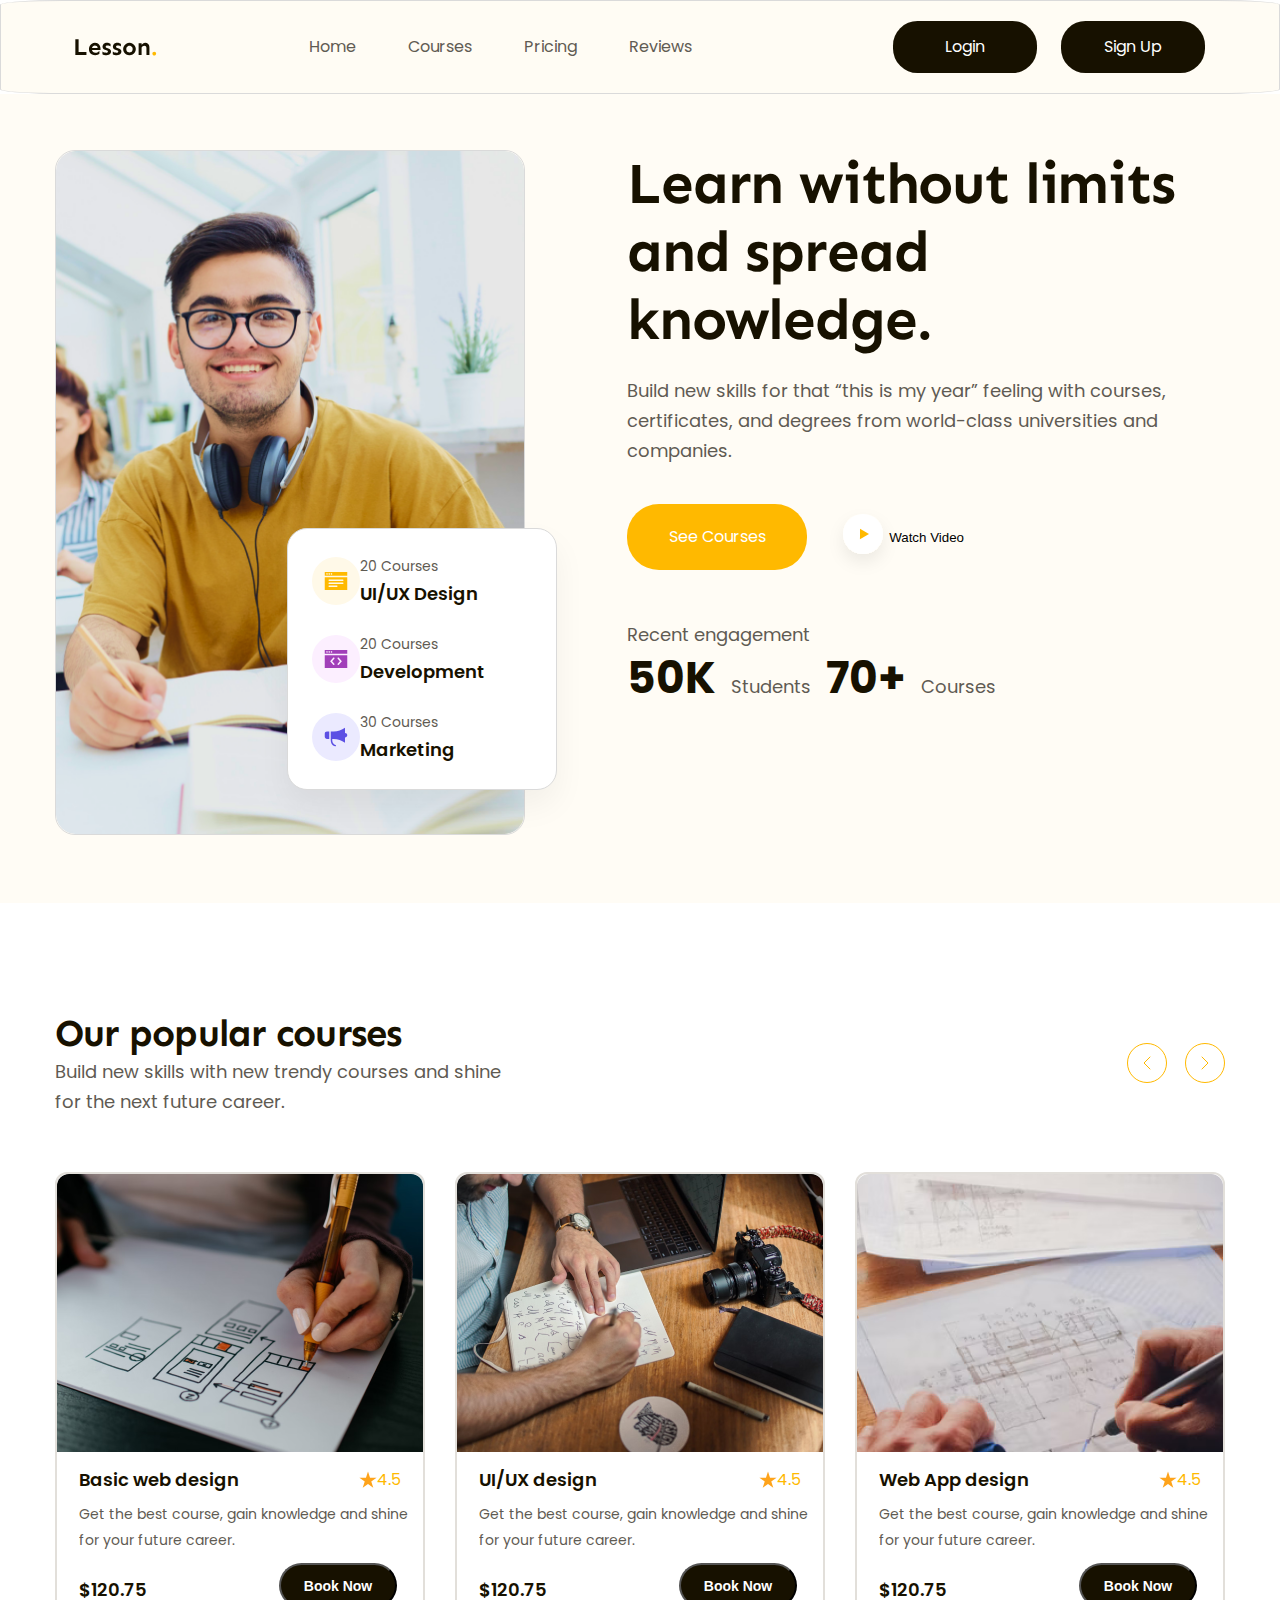
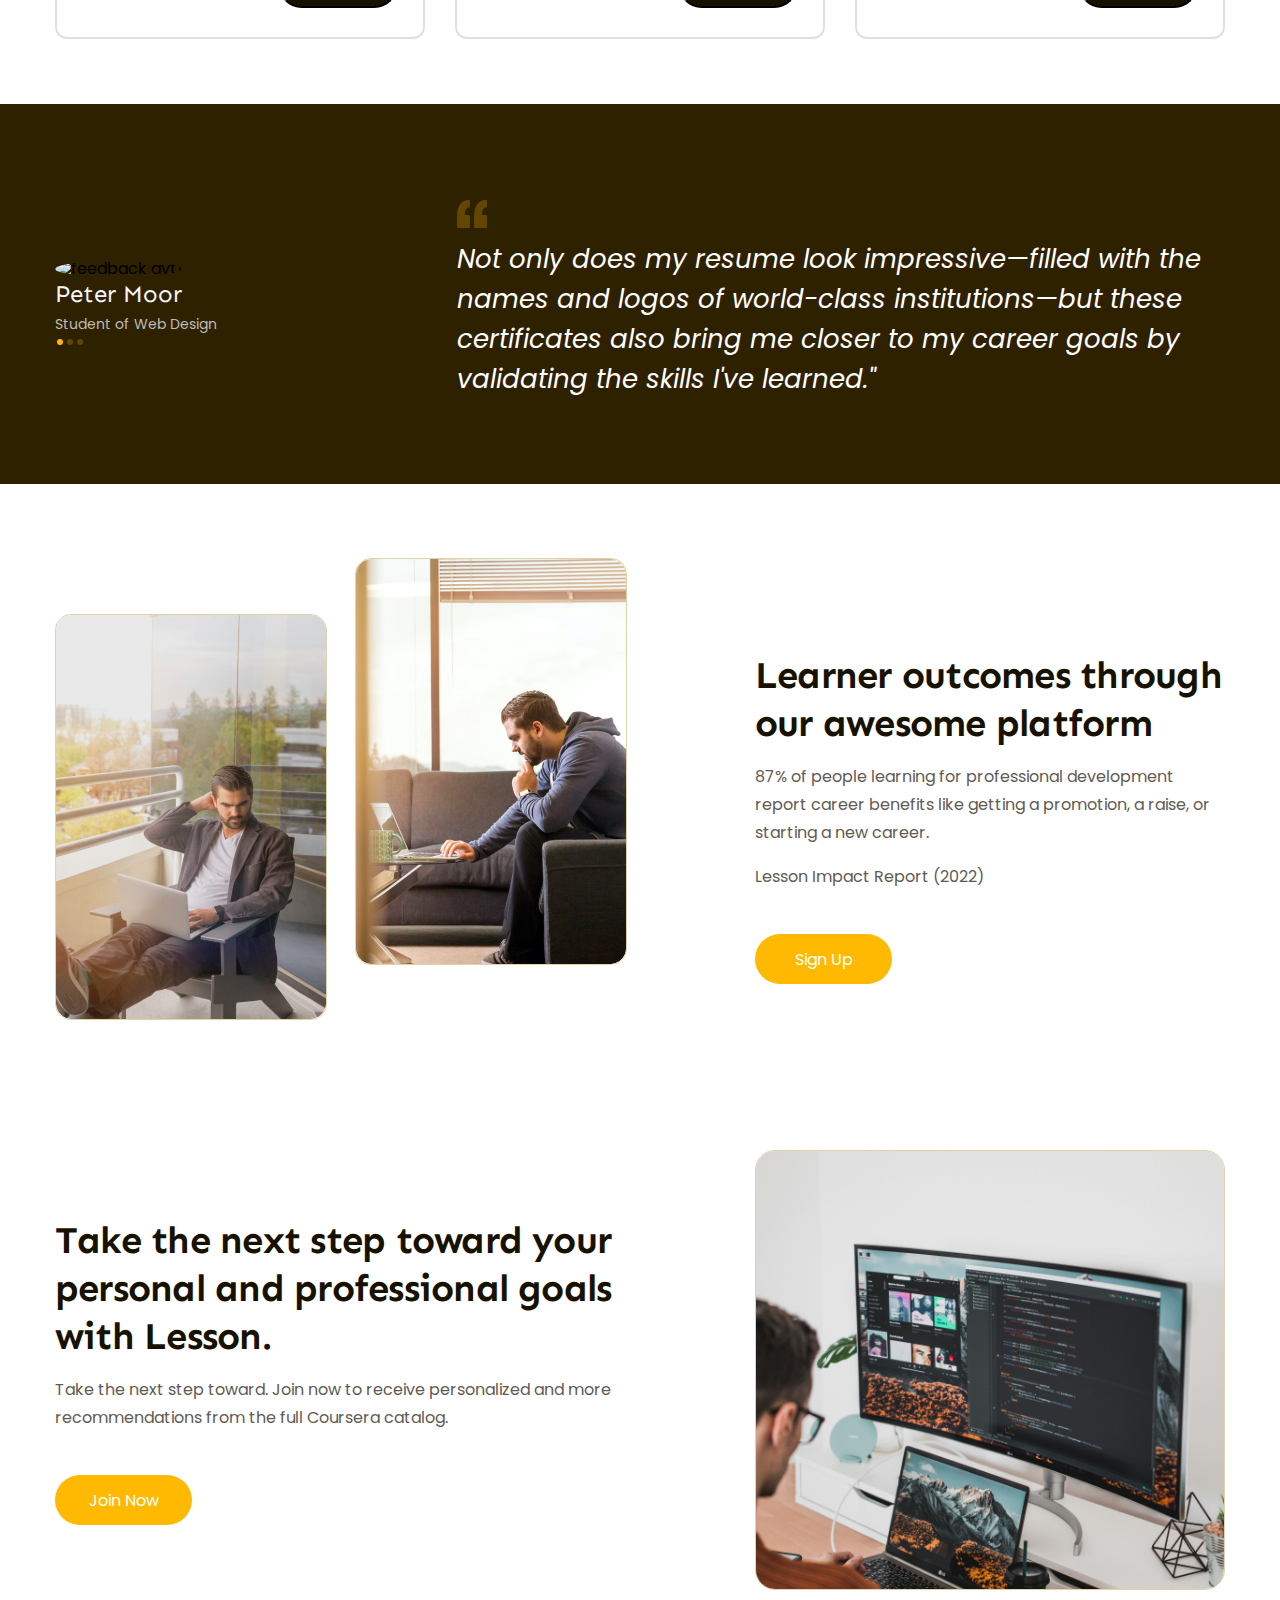
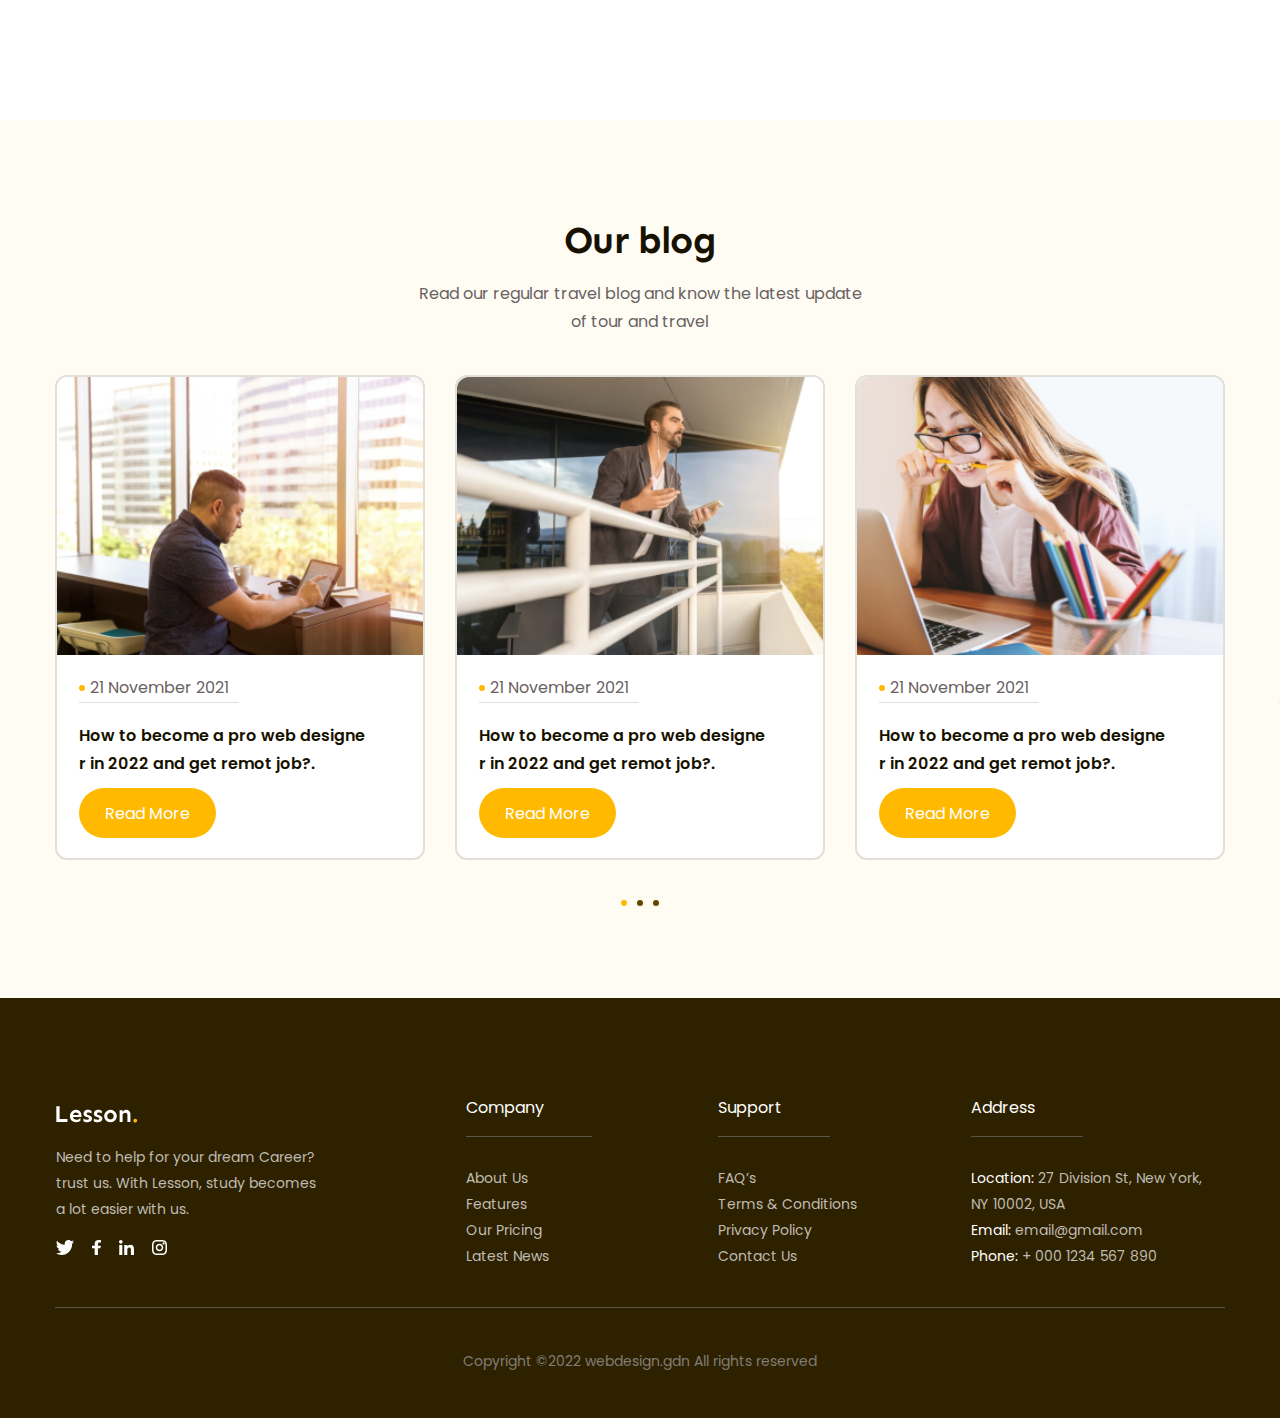
==== index.html @ 05e7508e "LandingPage Project 1" ====
<!DOCTYPE html>
<html lang="en">
  <head>
    <meta charset="UTF-8" />
    <meta name="viewport" content="width=device-width, initial-scale=1.0" />
    <link rel="stylesheet" href="./assets/css/reset.css" />
    <link rel="preconnect" href="https://fonts.googleapis.com" />
    <link rel="preconnect" href="https://fonts.gstatic.com" crossorigin />
    <link
      href="https://fonts.googleapis.com/css2?family=Poppins:ital,wght@0,100;0,200;0,300;0,400;0,500;0,600;0,700;0,800;0,900;1,100;1,200;1,300;1,400;1,500;1,600;1,700;1,800;1,900&family=Sen:wght@700&display=swap"
      rel="stylesheet"
    />
    <link rel="stylesheet" href="./assets/css/reset.css" />
    <link rel="stylesheet" href="./assets/css/style.css"/>
    <title>Lesson. Home Page</title>
  </head>
  <body>
    <!-- code phần header -->
    <header class="header fixed">
      <div class="main-content">
        <div class="body">
          <!-- logo -->
          <img src="./assets/img/logo.svg" alt="Lesson." class="logo" />
          <!-- nav -->
          <nav class="nav">
            <ul>
              <li><a href="/index.html">Home</a></li>
              <li><a href="#">Courses</a></li>
              <li><a href="#">Pricing</a></li>
              <li><a href="#">Reviews</a></li>
            </ul>
          </nav>
          <!-- btn action -->
          <div class="action">
            <a href="login.html" class="btn btn-login" target="_blank"> Login </a>
            <a href="signup.html" class="btn btn-signup" target="_blank"> Sign Up </a>
          </div>
        </div>
      </div>
    </header>
    <!-- code phần main -->
    <main class="main fixed">
      <div class="main">
        <!-- hero -->
        <div class="hero">
          <div class="main-content">
            <div class="body">
              <!-- hero left -->
              <div class="media-block">
                <img
                  src="./assets/img/hero.png"
                  alt="Learn without limits and spread knowledge."
                  class="img"
                />
                <div class="hero-summary">
                  <!-- item 1 -->
                  <div class="item">
                    <div class="icon icon1">
                      <img src="./assets/icon/Design.svg" alt="UI/UX Design" />
                    </div>
                    <div class="info">
                      <p class="label">20 Courses</p>
                      <p class="title">UI/UX Design</p>
                    </div>
                  </div>
                  <!-- item 2 -->
                  <div class="item">
                    <div class="icon icon2">
                      <img
                        src="./assets/icon/Development.svg"
                        alt="Development"
                      />
                    </div>
                    <div class="info">
                      <p class="label">20 Courses</p>
                      <p class="title">Development</p>
                    </div>
                  </div>
                  <!-- item 3 -->
                  <div class="item">
                    <div class="icon icon3">
                      <img src="./assets/icon/Marketing.svg" alt="Marketing" />
                    </div>
                    <div class="info">
                      <p class="label">30 Courses</p>
                      <p class="title">Marketing</p>
                    </div>
                  </div>
                </div>
              </div>
              <!-- hero right -->
              <div class="content-block">
                <h1 class="heading">
                  Learn without limits and spread knowledge.
                </h1>
                <p class="desc">
                  Build new skills for that “this is my year” feeling with
                  courses, certificates, and degrees from world-class
                  universities and companies.
                </p>
                <div class="cta-group">
                  <a href="#" class="btn hero-cta">See Courses</a>
                  <button class="watch-video">
                    <div class="icon icon-video">
                      <img
                        src="./assets/icon/WatchVideo.svg"
                        alt="WatchVideo"
                      />
                    </div>
                    <span>Watch Video</span>
                  </button>
                  </div>
                <p class="desc">
                    <p class="desc-recent">Recent engagement</p>
                    <p class="desc-stats"><strong>50K</strong> Students <strong>70+</strong> Courses</p>
                </p>
              </div>
            </div>
          </div>
        </div>
        <!-- popular -->
        <div class="popular">
            <div class="main-content">
                <!-- popular top -->
                <div class="popular-top">
                    <!-- popular top left -->
                    <div class="info">
                        <h2 class="heading-lv2">Our popular courses</h2>
                        <p class="desc">Build new skills with new trendy courses and shine for the next future career.</p>
                    </div>
                    <!-- popular top right -->
                    <div class="control">
                        <button class="control-btn">
                            <svg width="8" height="14" viewBox="0 0 8 14" fill="none" xmlns="http://www.w3.org/2000/svg">
                                <path d="M7 1L1 7L7 13" stroke="currentColor" stroke-linecap="round" stroke-linejoin="round"/>
                                </svg>
                        </button>
                        <button class="control-btn">
                            <svg width="8" height="14" viewBox="0 0 8 14" fill="none" xmlns="http://www.w3.org/2000/svg">
                                <path d="M1 1L7 7L1 13" stroke="currentColor" stroke-linecap="round" stroke-linejoin="round"/>
                                </svg>
                        </button>
                    </div>
                </div>
                <!-- courses -->
                <div class="course-list">
                    <!-- course 1 -->
                    <div class="course-item">
                        <a href="#" class="course-item-Basicwebdesign"><img src="./assets/img/popular-basicwebdesign.png" alt="basicwebdesign" class="thumb"></a>
                        <div class="info">
                            <div class="head">
                                <a href="#" class="line-clamp break-all">
                                    <h3 class="title">Basic web design</h3>
                                </a>
                                <div class="rating">
                                    <img src="./assets/icon/Star.svg" alt="star" class="star">
                                    <span class="value">4.5</span>
                                </div>
                            </div>
                            <div class="desc line-clamp line-2 break-all">
                                <p>Get the best course, gain knowledge and shine for your future career.</p>
                            </div>
                            <div class="foot">
                                <span class="price">$120.75</span>
                                <button class="btn">Book Now</button>
                            </div>
                        </div>
                    </div>
                    <!-- course 2 -->
                    <div class="course-item">
                        <a href="#"class="course-item-UIUXdesign"><img src="./assets/img/popular-uxuidesign.png" alt="" class="thumb"></a>
                        <div class="info">
                            <div class="head">
                                <a href="#" class="line-clamp break-all">
                                    <h3 class="title">UI/UX design</h3>
                                </a>
                                <div class="rating">
                                    <img src="./assets/icon/Star.svg" alt="star" class="star">
                                    <span class="value">4.5</span>
                                </div>
                            </div>
                            <div class="desc line-clamp line-2  break-all">
                                <p>Get the best course, gain knowledge and shine for your future career.</p>
                            </div>
                            <div class="foot">
                                <span class="price">$120.75</span>
                                <button class="btn">Book Now</button>
                            </div>
                        </div>
                    </div>
                    <!-- course 3 -->
                    <div class="course-item">
                        <a href="#" class="course-item-WebAppdesign"><img src="./assets/img/popular-webappdesign.png" alt="" class="thumb"></a>
                        <div class="info">
                            <div class="head">
                                <a href="#" class="line-clamp break-all">
                                    <h3 class="title">Web App design</h3>
                                </a>
                                <div class="rating">
                                    <img src="./assets/icon/Star.svg" alt="star" class="star">
                                    <span class="value">4.5</span>
                                </div>
                            </div>
                            <div class="desc line-clamp line-2  break-all">
                                <p>Get the best course, gain knowledge and shine for your future career.</p>
                            </div>
                            <div class="foot">
                                <span class="price">$120.75</span>
                                <button class="btn">Book Now</button>
                            </div>
                        </div>
                    </div>
                </div>
            </div>
        </div>
        <!-- feedback -->
        <div class="feedback">
            <div class="main-content">
                <div class="feedback-list">
                    <!-- item 1 -->
                    <div class="feedback-item">
                        <!-- feedback left -->
                        <div class="info">
                            <img src="./assets/img/feedback-avt1.jpg" alt="feedback avt1" class="avatar">
                            <h3 class="name">Peter Moor</h3>
                            <p class="desc">Student of Web Design</p>
                            <div class="dots">
                                <div class="dot active"></div>
                                <div class="dot "></div>
                                <div class="dot"></div>
                            </div>
                        </div>
                        <!-- feedback right-->
                        <div class="content">
                            <img src="./assets/img/Open-quotes.svg" alt="open quotes" class="open-quotes">
                            <blockquote>Not only does my resume look impressive—filled with the names and logos of world-class institutions—but these certificates also bring me closer to my career goals by validating the skills I've learned." </blockquote>
                        </div>
                    
                    </div>
                    <!-- item 2 -->
                    <div class="feedback-item">
                      <!-- feedback left -->
                      <div class="info">
                          <img src="./assets/img/feedback-avt2.jpg" alt="feedback avt2" class="avatar">
                          <h3 class="name">Lisa</h3>
                          <p class="desc">Student of UI/UX Design</p>
                          <div class="dots">
                              <div class="dot"></div>
                              <div class="dot active"></div>
                              <div class="dot"></div>
                          </div>
                      </div>
                      <!-- feedback right-->
                      <div class="content">
                          <img src="./assets/img/Open-quotes.svg" alt="open quotes" class="open-quotes">
                          <blockquote>Not only does my resume look impressive—filled with the names and logos of world-class institutions—but these certificates also bring me closer to my career goals by validating the skills I've learned." </blockquote>
                      </div>
                  
                  </div>
                  <!-- item 3 -->
                  <div class="feedback-item">
                    <!-- feedback left -->
                    <div class="info">
                        <img src="./assets/img/feedback-avt3.jpg" alt="feedback avt3" class="avatar">
                        <h3 class="name">Henry</h3>
                        <p class="desc">Student of Web Design</p>
                        <div class="dots">
                            <div class="dot"></div>
                            <div class="dot"></div>
                            <div class="dot active"></div>
                        </div>
                    </div>
                    <!-- feedback right-->
                    <div class="content">
                        <img src="./assets/img/Open-quotes.svg" alt="open quotes" class="open-quotes">
                        <blockquote>Not only does my resume look impressive—filled with the names and logos of world-class institutions—but these certificates also bring me closer to my career goals by validating the skills I've learned." </blockquote>
                    </div>
                
                </div>
              </div>
            </div>
        </div>
        <!-- feature 1 -->
        <div class="features">
          <div class="main-content">
            <div class="body">
              <div class="images">
                <img src="./assets/img/Featureimg1-1.png" alt="Featureimg1" class="featimg img1">
                <img src="./assets/img/Featureimg1-2.png" alt="Featureimg2" class="featimg img2">
              </div>
              <div class="content">
                <h2 class="heading-lv2">Learner outcomes through our awesome platform</h2>
                <p class="desc">87% of people learning for professional development report career benefits like getting a promotion, a raise, or starting a new career.</p>
                <p class="desc">Lesson Impact Report (2022)</p>
                <a href="#" class="btn cta-btn">Sign Up</a>
              </div>
            </div>
        
          </div>
        </div>
        <!-- feature 2 -->
        <div class="features features-2nd">
          <div class="main-content">
            <div class="body">
              <div class="images">
                <img src="./assets/img/feature2.jpg" alt="Featureimg1" class="featimg2 img">
              </div>
              <div class="content">
                <h2 class="heading-lv2">Take the next step toward your personal and professional goals with Lesson.</h2>
                <p class="desc">Take the next step toward. Join now to receive personalized  and more recommendations from the full Coursera catalog.</p>
                <a href="#" class="btn cta-btn">Join Now</a>
              </div>
            </div>
        
          </div>
        </div>
        <!-- blog -->
        <div class="blogs">
          <div class="main-content">
            <!-- blog head -->
            <div class="blogtop">
              <h2 class="heading-lv2">Our blog</h2>
              <p class="desc top">Read our regular travel blog and know the latest update of tour and travel</p>
            </div>
            <!-- blog items -->
            <div class="body">
              <div class="blog-list">
              <!-- blog 1 -->
              <div class="blog-item">
                  <a href="#" class="course-item-Basicwebdesign"><img src="./assets/img/Blog-1.png" alt="Blog-1" class="thumb"></a>
                  <div class="info">
                      <div class="head">
                        <div class="datetime">
                          <div class="linedot">
                            <img src="./assets/img/blogs-linedot.svg" alt="linedot" class="linedot">
                          </div>
                        <p class="date">21 November 2021</p>
                      </div>
                      <img src="./assets/img/underlined.svg" alt="inderline" class="inderline">
                        </div>
                      <div class="desc line-clamp line-2 break-all desc2">
                          <p class="desc">How to become a pro web designer in 2022 and get remot job?.</p>
                      </div>
                      <a href="#" class="btn cta-btn">Read More</a>
                  </div>
              </div>

              <!-- blog 2 -->
              <div class="blog-item">
                <a href="#" class="course-item-Basicwebdesign"><img src="./assets/img/Blog-2.png" alt="Blog-1" class="thumb"></a>
                <div class="info">
                  <div class="head">
                    <div class="datetime">
                      <div class="linedot">
                        <img src="./assets/img/blogs-linedot.svg" alt="linedot" class="linedot">
                      </div>
                    <p class="date">21 November 2021</p>
                  </div>
                  <img src="./assets/img/underlined.svg" alt="inderline" class="inderline">
                    </div>
                  <div class="desc line-clamp line-2 break-all desc2">
                      <p class="desc">How to become a pro web designer in 2022 and get remot job?.</p>
                  </div>
                  <a href="#" class="btn cta-btn">Read More</a>
              </div>
            </div>

            <!-- blog 3 -->
            <div class="blog-item">
              <a href="#" class="course-item-Basicwebdesign"><img src="./assets/img/Blog-3.png" alt="Blog-1" class="thumb"></a>
              <div class="info">
                <div class="head">
                  <div class="datetime">
                    <div class="linedot">
                      <img src="./assets/img/blogs-linedot.svg" alt="linedot" class="linedot">
                    </div>
                  <p class="date">21 November 2021</p>
                </div>
                <img src="./assets/img/underlined.svg" alt="inderline" class="inderline">
                  </div>
                <div class="desc line-clamp line-2 break-all desc2">
                    <p class="desc">How to become a pro web designer in 2022 and get remot job?.</p>
                </div>
                <a href="#" class="btn cta-btn">Read More</a>
            </div>
          </div>

          <!-- blog 4 -->
          <div class="blog-item">
            <a href="#" class="course-item-Basicwebdesign"><img src="./assets/img/Blog-3.png" alt="Blog-1" class="thumb"></a>
            <div class="info">
              <div class="head">
                <div class="datetime">
                  <div class="linedot">
                    <img src="./assets/img/blogs-linedot.svg" alt="linedot" class="linedot">
                  </div>
                <p class="date">21 November 2021</p>
              </div>
              <img src="./assets/img/underlined.svg" alt="inderline" class="inderline">
                </div>
              <div class="desc line-clamp line-2 break-all desc2">
                  <p class="desc">How to become a pro web designer in 2022 and get remot job?.</p>
              </div>
              <a href="#" class="btn cta-btn">Read More</a>
          </div>
        </div>

        <!-- blog 5 -->
        <div class="blog-item">
          <a href="#" class="course-item-Basicwebdesign"><img src="./assets/img/Blog-3.png" alt="Blog-1" class="thumb"></a>
          <div class="info">
            <div class="head">
              <div class="datetime">
                <div class="linedot">
                  <img src="./assets/img/blogs-linedot.svg" alt="linedot" class="linedot">
                </div>
              <p class="date">21 November 2021</p>
            </div>
            <img src="./assets/img/underlined.svg" alt="inderline" class="inderline">
              </div>
            <div class="desc line-clamp line-2 break-all desc2">
                <p class="desc">How to become a pro web designer in 2022 and get remot job?.</p>
            </div>
            <a href="#" class="btn cta-btn">Read More</a>
        </div>
      </div>

      <!-- blog 6 -->
      <div class="blog-item">
        <a href="#" class="course-item-Basicwebdesign"><img src="./assets/img/Blog-3.png" alt="Blog-1" class="thumb"></a>
        <div class="info">
          <div class="head">
            <div class="datetime">
              <div class="linedot">
                <img src="./assets/img/blogs-linedot.svg" alt="linedot" class="linedot">
              </div>
            <p class="date">21 November 2021</p>
          </div>
          <img src="./assets/img/underlined.svg" alt="inderline" class="inderline">
            </div>
          <div class="desc line-clamp line-2 break-all desc2">
              <p class="desc">How to become a pro web designer in 2022 and get remot job?.</p>
          </div>
          <a href="#" class="btn cta-btn">Read More</a>
      </div>
    </div>

    <!-- blog 7 -->
    <div class="blog-item">
      <a href="#" class="course-item-Basicwebdesign"><img src="./assets/img/Blog-3.png" alt="Blog-1" class="thumb"></a>
      <div class="info">
        <div class="head">
          <div class="datetime">
            <div class="linedot">
              <img src="./assets/img/blogs-linedot.svg" alt="linedot" class="linedot">
            </div>
          <p class="date">21 November 2021</p>
        </div>
        <img src="./assets/img/underlined.svg" alt="inderline" class="inderline">
          </div>
        <div class="desc line-clamp line-2 break-all desc2">
            <p class="desc">How to become a pro web designer in 2022 and get remot job?.</p>
        </div>
        <a href="#" class="btn cta-btn">Read More</a>
    </div>
  </div>

  <!-- blog 8 -->
  <div class="blog-item">
    <a href="#" class="course-item-Basicwebdesign"><img src="./assets/img/Blog-3.png" alt="Blog-1" class="thumb"></a>
    <div class="info">
      <div class="head">
        <div class="datetime">
          <div class="linedot">
            <img src="./assets/img/blogs-linedot.svg" alt="linedot" class="linedot">
          </div>
        <p class="date">21 November 2021</p>
      </div>
      <img src="./assets/img/underlined.svg" alt="inderline" class="inderline">
        </div>
      <div class="desc line-clamp line-2 break-all desc2">
          <p class="desc">How to become a pro web designer in 2022 and get remot job?.</p>
      </div>
      <a href="#" class="btn cta-btn">Read More</a>
  </div>
</div>

<!-- blog 9 -->
            <div class="blog-item">
              <a href="#" class="course-item-Basicwebdesign"><img src="./assets/img/Blog-3.png" alt="Blog-1" class="thumb"></a>
              <div class="info">
                <div class="head">
                  <div class="datetime">
                    <div class="linedot">
                      <img src="./assets/img/blogs-linedot.svg" alt="linedot" class="linedot">
                    </div>
                  <p class="date">21 November 2021</p>
                </div>
                <img src="./assets/img/underlined.svg" alt="inderline" class="inderline">
                  </div>
                <div class="desc line-clamp line-2 break-all desc2">
                    <p class="desc">How to become a pro web designer in 2022 and get remot job?.</p>
                </div>
                <a href="#" class="btn cta-btn">Read More</a>
            </div>
          </div>

          <!-- blog 10 -->
          <div class="blog-item">
            <a href="#" class="course-item-Basicwebdesign"><img src="./assets/img/Blog-3.png" alt="Blog-1" class="thumb"></a>
            <div class="info">
              <div class="head">
                <div class="datetime">
                  <div class="linedot">
                    <img src="./assets/img/blogs-linedot.svg" alt="linedot" class="linedot">
                  </div>
                <p class="date">21 November 2021</p>
              </div>
              <img src="./assets/img/underlined.svg" alt="inderline" class="inderline">
                </div>
              <div class="desc line-clamp line-2 break-all desc2">
                  <p class="desc">How to become a pro web designer in 2022 and get remot job?.</p>
              </div>
              <a href="#" class="btn cta-btn">Read More</a>
          </div>
        </div>
        </div>
            </div>
            <!-- blog foot -->
            <div class="foot">
                    <div class="dots">
                    <div class="dot active"></div>
                    <div class="dot "></div>
                    <div class="dot"></div>
                  </div>
            </div>
          </div>
        </div>

    </main>
    <!-- code phần footer -->
    <footer class="footer">
      <div class="main-content">
        <div class="row">
          <!-- colum 1 -->
          <div class="column">
            <img src="./assets/icon/Logo_in.svg" alt="Lesson." class="logo">
            <p class="desc">Need to help for your dream Career? trust us. With Lesson, study becomes a lot easier with us.</p>
            <div class="socials">
              <a href="#">
                <img src="./assets/icon/twitter.svg" alt="twitter" class="icon">
              </a>
              <a href="#">
                <img src="./assets/icon/facebook.svg" alt="facebook" class="icon">
              </a>
              <a href="#">
                <img src="./assets/icon/linked_in.svg" alt="linked_in" class="icon">
              </a>
              <a href="#">
                <img src="./assets/icon/instagram.svg" alt="instagram" class="icon">
              </a>
            </div>
          </div>
          <!-- colum 2 -->
          <div class="column">
                      <h3 class="tilte">Company</h3>
                        <ul class="list">
                          <li>
                            <a href="#">About Us</a>
                          </li>
                          <li>
                            <a href="#">Features</a>
                          </li>
                          <li>
                            <a href="#">Our Pricing</a>
                          </li>
                          <li>
                            <a href="#">Latest News</a>
                          </li>
                        </ul>
          </div>
          <!-- colum 3 -->
          <div class="column">
            <h3 class="tilte">Support</h3>
              <ul class="list">
                <li>
                  <a href="#">FAQ’s</a>
                </li>
                <li>
                  <a href="#">Terms & Conditions</a>
                </li>
                <li>
                  <a href="#">Privacy Policy</a>
                </li>
                <li>
                  <a href="#">Contact Us</a>
                </li>
              </ul>
          </div>
          <!-- colum 4 -->
          <div class="column">
            <h3 class="tilte">Address</h3>
              <ul class="list">
                <li>
                  <a href="#"><strong>Location:</strong> 27 Division St, New York, NY 10002, USA</a>
                </li>
                <li>
                  <a href="#"><strong>Email:</strong> email@gmail.com</a>
                </li>
                <li>
                  <a href="#"><strong>Phone:</strong> + 000 1234 567 890</a>
                </li>
              </ul>
          </div>
        </div>
        <div class="copyright">
          <p>Copyright ©2022 webdesign.gdn All rights reserved</p>
        </div>
      </div>
    </footer>
  </body>
</html>
---- assets/css/style.css ----
* {
  box-sizing: border-box;
  margin: 0;
  padding: 0;
}
html {
  font-size: 62.5%;
}
body {
  font-size: 1.6rem;
  font-family: "Poppins", sans-serif;
  margin: 0 auto;
}
:root {
  --heading-font: "Sen", sans-serif;
  --primary-color: #ffb900;
}
/* ========== Chung toàn trang ========== */
a {
  /* bỏ gạch chân */
  text-decoration: none;
}
.main-content {
  width: 117rem;
  max-width: calc(100% - 4.8rem);
  margin-left: auto;
  margin-right: auto;
}
.btn {
  display: inline-block;
  padding: 0.1rem 1.6rem;
  line-height: 5rem;
  min-width: 11.8rem;
  color: #fff;
  text-align: center;
  font-size: 1.6rem;
  border-radius: 2.45rem;
  background: #171100;
  cursor: pointer;
}
.heading-lv2 {
  color: #171100;
  font-family: var(--heading-font);
  font-size: 3.8rem;
  font-weight: 700;
  line-height: 4.8rem;
  letter-spacing: -0.076rem;
}
.line-clamp {
  display: -webkit-box;
  -webkit-line-clamp: var(--line-clamp, 1);
  -webkit-box-orient: vertical;
  overflow: hidden;
}
.line-clamp.line-2 {
  --line-clamp: 2;
}
.break-all {
  word-break: break-all;
}
/* ========== Header ========== */
.header {
  background: #fffcf4;
  border: 0.1rem groove rgb(218, 218, 218);
  border-radius: 5%;
}
.header .fixed {
  z-index: 1;
  position: sticky;
  top: -2.8rem;
}
.header .body {
  display: flex;
  align-items: center;
  justify-content: space-between;
  margin: 2rem auto;
  padding: 0 2rem;
  flex-wrap: wrap;
  gap: 1rem;
}
.nav ul {
  display: flex;
  list-style: none;
  gap: 1rem;
}
.nav {
  margin: 0;
}
.nav a {
  color: #5f5b53;
  font-size: 1.6rem;
  padding: 0.8rem 2.1rem;
}
.nav a:hover {
  color: #171100;
  text-shadow: 0.1rem 0 0 currentColor;
}
.header .btn-signup {
  min-width: 14.4rem;
}
.header .btn-login {
  min-width: 14.4rem;
  margin-right: 2rem;
}

.header .action {
  margin-left: 4.9rem;
}
/* ========== Main ========== */
.hero {
  padding: 5.6rem 0 6.5rem;
  background: hsl(44, 100%, 98%);
}
.hero .body {
  display: flex;
  gap: 2rem;
}
/* ======= hero left ======= */
.hero .media-block {
  width: 48%;
  position: relative;
}
/* ======= hero right ======= */
.hero .content-block {
  width: 52%;
}
.hero .media-block .img {
  width: 47rem;
  height: 68.5rem;
  object-fit: cover;
  border-radius: 2rem;
  border: 0.1rem groove rgb(218, 218, 218);
}
.hero .hero-summary {
  padding: 2.4rem;
  width: 27rem;
  position: absolute;
  bottom: 4.8rem;
  right: 5rem;
  border-radius: 2rem;
  border: 0.1rem groove rgb(218, 218, 218);
  background: #fff;
  box-shadow: 0rem 1.6rem 3.2rem 0px rgba(0, 0, 0, 0.05);
}
.hero-summary .item {
  display: flex;
  align-items: center;
}
.hero-summary .item + .item {
  margin-top: 2.2rem;
}
.hero-summary .icon {
  width: 4.8rem;
  height: 4.8rem;
  border-radius: 100%;
  display: flex;
  justify-content: center;
  align-items: center;
}
.hero-summary .icon1 {
  background-color: #fff9e8;
}
.hero-summary .icon2 {
  background-color: #fcefff;
}
.hero-summary .icon3 {
  background-color: #ebeaff;
}
.hero-summary .title {
  color: #171100;
  font-size: 1.8rem;
  font-weight: 600;
  line-height: 3rem;
}
.hero-summary .label {
  color: #5f5b53;
  font-size: 1.4rem;
  font-weight: 400;
  line-height: 2.6rem;
}
.content-block h1 {
  color: #171100;
  font-family: var(--heading-font);
  font-size: 5.8rem;
  font-weight: 700;
  line-height: 6.8rem;
  letter-spacing: -0.116rem;
  padding-bottom: 2.2rem;
}
.hero .content-block p {
  color: #5f5b53;
  font-size: 1.8rem;
  font-weight: 400;
  line-height: 3rem;
  padding-bottom: 3.8rem;
}
.hero .desc-stats {
  margin-top: -3.7rem;
}
.hero .desc-stats strong {
  color: #171100;
  font-size: 4.4rem;
  font-weight: 700;
  line-height: 5.4rem;
  margin-right: 1rem;
}
.hero .desc-stats strong:nth-child(2) {
  margin-left: 1rem;
}
.btn:hover {
  opacity: 0.8;
}
.hero .cta-group {
  display: flex;
  align-items: center;
  position: relative;
}
.hero-cta {
  min-width: 18rem;
  line-height: 6.4rem;
  border-radius: 3.2rem;
  background: var(--primary-color);
}
.hero .watch-video {
  position: absolute;
  border: none;
  background: transparent;
  top: 0.2rem;
  left: 20rem;
}
.hero .watch-video span {
  position: absolute;
  right: -6.5rem;
  top: 2.4rem;
}
.hero .desc-recent {
  margin-top: 1.2rem;
}
/* ======= popular ======= */
.popular {
  padding: 5.6rem 0 6.5rem;
  margin-top: 5rem;
}
.popular-top {
  display: flex;
  justify-content: space-between;
  align-items: center;
}
.popular-top .desc {
  width: 45.8rem;
  color: #5f5b53;
  font-size: 1.8rem;
  line-height: 3rem;
}
.popular-top .control {
  display: flex;
  gap: 1.8rem;
}
.popular-top .control-btn {
  display: flex;
  justify-content: center;
  align-items: center;
  background: transparent;
  width: 4rem;
  height: 4rem;
  border-radius: 100%;
  color: var(--primary-color);
  border: 1px solid var(--primary-color);
}
.popular-top .control-btn:hover {
  background: var(--primary-color);
  color: white;
  cursor: pointer;
}
.popular .course-list {
  display: flex;
  margin-top: 5.5rem;
  gap: 3rem;
}
.popular .course-item {
  width: 37rem;
  flex: 1;
  border-radius: 1.2rem;
  border: 0.2rem solid #e2dfda;
  background: #fff;
}
.popular .course-item:hover {
  border-radius: 1.2rem;
  background: #fff;
  box-shadow: 0.5rem 1.8rem 3.6rem 0rem rgba(0, 0, 0, 0.05);
}
.popular .course-item .thumb {
  width: 100%;
  height: 27.8rem;
  object-fit: cover;
  border-radius: 1.2rem 1.2rem 0rem 0rem;
}
.popular .head {
  display: flex;
  justify-content: space-between;
  align-items: center;
  margin-left: 2.2rem;
  margin-right: 2.2rem;
  margin-top: 1rem;
}
.popular .rating {
  display: flex;
}
.popular .course-item .title {
  width: 28rem;
  color: #171100;
  font-family: Poppins;
  font-size: 1.8rem;
  font-weight: 600;
  line-height: 3rem;
}
.popular .course-item .value {
  color: var(--primary-color);
  font-size: 1.6rem;
  line-height: 2.8rem;
}
.popular .course-item .desc {
  margin-left: 2.2rem;
  margin-right: 2.2rem;
  margin-top: 0.6rem;
  width: 33rem;
  color: #5f5b53;
  font-size: 1.4rem;
  line-height: 2.6rem;
}
.popular .course-item .price {
  color: #171100;
  margin-top: 2.2rem;
  font-size: 1.8rem;
  font-weight: 600;
  line-height: 3rem;
  margin-bottom: 3.2rem;
}
.popular .course-item .foot {
  margin-left: 2.2rem;
  margin-right: 2.2rem;
  display: flex;
  justify-content: space-between;
  align-items: center;
  position: relative;
}
.popular .course-item .btn {
  height: 4.5rem;
  color: #fff;
  font-size: 1.4rem;
  font-weight: 600;
  line-height: 2.6rem;
  position: absolute;
  left: 20rem;
  top: 1rem;
}
.popular .course-item .btn:hover {
  background: var(--primary-color);
}
/* ======= feedback ======= */
.feedback {
  background: #2e2100;
}
.feedback .feedback-list {
  display: flex;
  overflow: hidden;
  padding-top: 2rem;
  height: 38rem;
}
.feedback .feedback-item {
  display: flex;
  flex-shrink: 0;
  justify-content: space-between;
  align-items: center;
}
.feedback-item .avatar {
  width: 7.2rem;
  height: 7.2rem;
  border-radius: 50%;
  object-fit: cover;
}
.feedback-item .info .name {
  color: #f7f7f7;
  font-family: var(--heading-font);
  font-size: 2.4rem;
  line-height: 3.4rem;
}
.feedback-item .desc {
  color: #bfbcb2;
  font-family: Poppins;
  font-size: 1.4rem;
  line-height: 2.6rem;
}
.feedback-item .content {
  width: 78rem;
  margin-left: 24rem;
  margin-bottom: 1rem;
  color: #fff;
  font-size: 2.6rem;
  font-style: italic;
  line-height: 4rem;
}
.feedback-item blockquote {
  width: 78rem;
}
.dots {
  display: flex;
}
.dot {
  margin: 0.2rem;
  height: 0.6rem;
  width: 0.6rem;
  border-radius: 0.6rem;
  background: #634700;
  cursor: pointer;
}
.active {
  background: #ffb900;
}
.dot.active:hover {
  cursor: default;
  border-radius: 0.6rem;
  background: #ffb900;
}
/* ======= features 1 ======= */
.features .body {
  display: flex;
  justify-content: space-between;
  align-items: center;
  margin: 13rem 0rem;
}
.features .images {
  display: flex;
  position: relative;
}
.features .content {
  display: flex;
  flex-direction: column;
  justify-content: center;
  width: 47rem;
}
.features .desc {
  margin-top: 1.6rem;
  color: #5f5b53;
  font-size: 1.6rem;
  line-height: 2.8rem;
}
.features .cta-btn {
  margin-top: 4.3rem;
  width: 13.7rem;
  height: 5rem;
  border-radius: 2.6rem;
  background: #ffb900;
}
.features .img2 {
  position: absolute;
  left: 30rem;
  bottom: 5.5rem;
}
.features .featimg {
  border: 0.01rem groove #e2d2ab;
  border-radius: 1.6rem;
}
/* ======= features 2 ======= */
.features-2nd .body {
  flex-direction: row-reverse;
}
.features-2nd .images {
  width: 47rem;
  height: 44rem;
}
.features-2nd .images .featimg2 {
  width: 47rem;
  height: 44rem;
  border: 0.01rem groove #e2d2ab;
  border-radius: 2rem;
  object-fit: cover;
}
.features-2nd .content {
  width: 61rem;
}
/* ======= Blog ======= */
.blogs {
  height: 87.8rem;
  background: #fffcf4;
}
.blogs .heading-lv2 {
  margin-bottom: 1.6rem;
}
.blogs .top {
  margin: 0 auto;
  width: 44.8rem;
  color: #696262;
  font-size: 1.6rem;
  line-height: 2.8rem;
}
.blogs .blog-list {
  overflow: hidden;
  display: flex;
  gap: 3rem;
  flex: 1;
}
.blogs .blog-item {
  margin-top: 5.5rem;
  width: 31.625%;
  flex-shrink: 0;
  border-radius: 1.2rem;
  border: 0.2rem solid #e2dfda;
  background: #fff;
}
.blogs .blog-item:hover {
  border-radius: 1.2rem;
  background: #fff;
  box-shadow: 0.5rem 1.8rem 3.6rem 0rem rgba(0, 0, 0, 0.05);
}
.blogs .blog-item .thumb {
  width: 100%;
  height: 27.8rem;
  object-fit: cover;
  border-radius: 1.2rem 1.2rem 0rem 0rem;
}
.blogs .blogtop {
  height: 20rem;
  text-align: center;
  padding-top: 9.6rem;
}
.blogs .date {
  margin: 0 auto;
  color: #696262;
  font-size: 1.6rem;
  line-height: 2.8rem;
}
.blogs .head {
  padding-top: 1.6rem;
  padding-left: 2.2rem;
  padding-right: 2.2rem;
  align-items: center;
}
.blogs .head .date {
  margin: auto 0.5rem;
}
.blogs .desc2 .desc {
  width: 33rem;
  padding-left: 2.2rem;
  padding-right: 2.2rem;
  margin-top: 2rem;
  color: #171100;
  font-size: 1.6rem;
  font-weight: 600;
  line-height: 2.8rem;
}
.blogs .cta-btn {
  margin-top: 1rem;
  margin-left: 2.2rem;
  margin-bottom: 2rem;
  width: 13.7rem;
  height: 5rem;
  border-radius: 2.6rem;
  background: #ffb900;
}
.blogs .blog-item .datetime {
  display: flex;
  align-items: center;
  position: relative;
}
.blogs .inderline {
  position: absolute;
}
.blogs .linedot {
  margin-bottom: 0.16rem;
}
.blogs .dots {
  display: flex;
  justify-content: center;
  gap: 0.6rem;
  margin-top: 3.8rem;
}
.blogs .dot {
  cursor: pointer;
}
.blogs .dot.active {
  background-color: var(--primary-color);
  cursor: default;
}
/* ======= Footer ======= */
.footer {
  background: #2e2100;
  height: 42rem;
  padding-top: 9.6rem;
}
.footer .row {
  display: flex;
  justify-content: center;
  align-items: center;
  padding-bottom: 3.8rem;
  border-bottom: 0.1rem solid #59554b;
}
.footer .row .column {
  width: 21.6%;
}
.footer .row .column:first-child {
  width: 35%;
}
.footer .desc {
  margin-top: 1.8rem;
  margin-bottom: 1.8rem;
  max-width: 26.7rem;
  color: #bfbcb2;
  font-size: 1.4rem;
  line-height: 2.6rem;
}
.footer .socials {
  display: flex;
  gap: 1.8rem;
}
.footer .tilte {
  padding-bottom: 1.4rem;
  padding-right: 4.8rem;
  border-bottom: 0.1rem solid #59554b;
  color: #fff;
  display: inline-block;
  font-size: 1.6rem;
  line-height: 2.8rem;
}
.footer .list {
  margin-top: 2.8rem;
}
.footer .list a {
  color: #bfbcb2;
  font-family: Poppins;
  font-size: 1.4rem;
  line-height: 2.6rem;
}
.footer .list strong {
  color: #fff;
  font-size: 1.4rem;
  line-height: 2.6rem;
}
.footer .copyright {
  margin-top: 4rem;
  color: #807d74;
  text-align: center;
  font-family: Poppins;
  font-size: 1.4rem;
  font-weight: 400;
  line-height: 2.6rem;
}
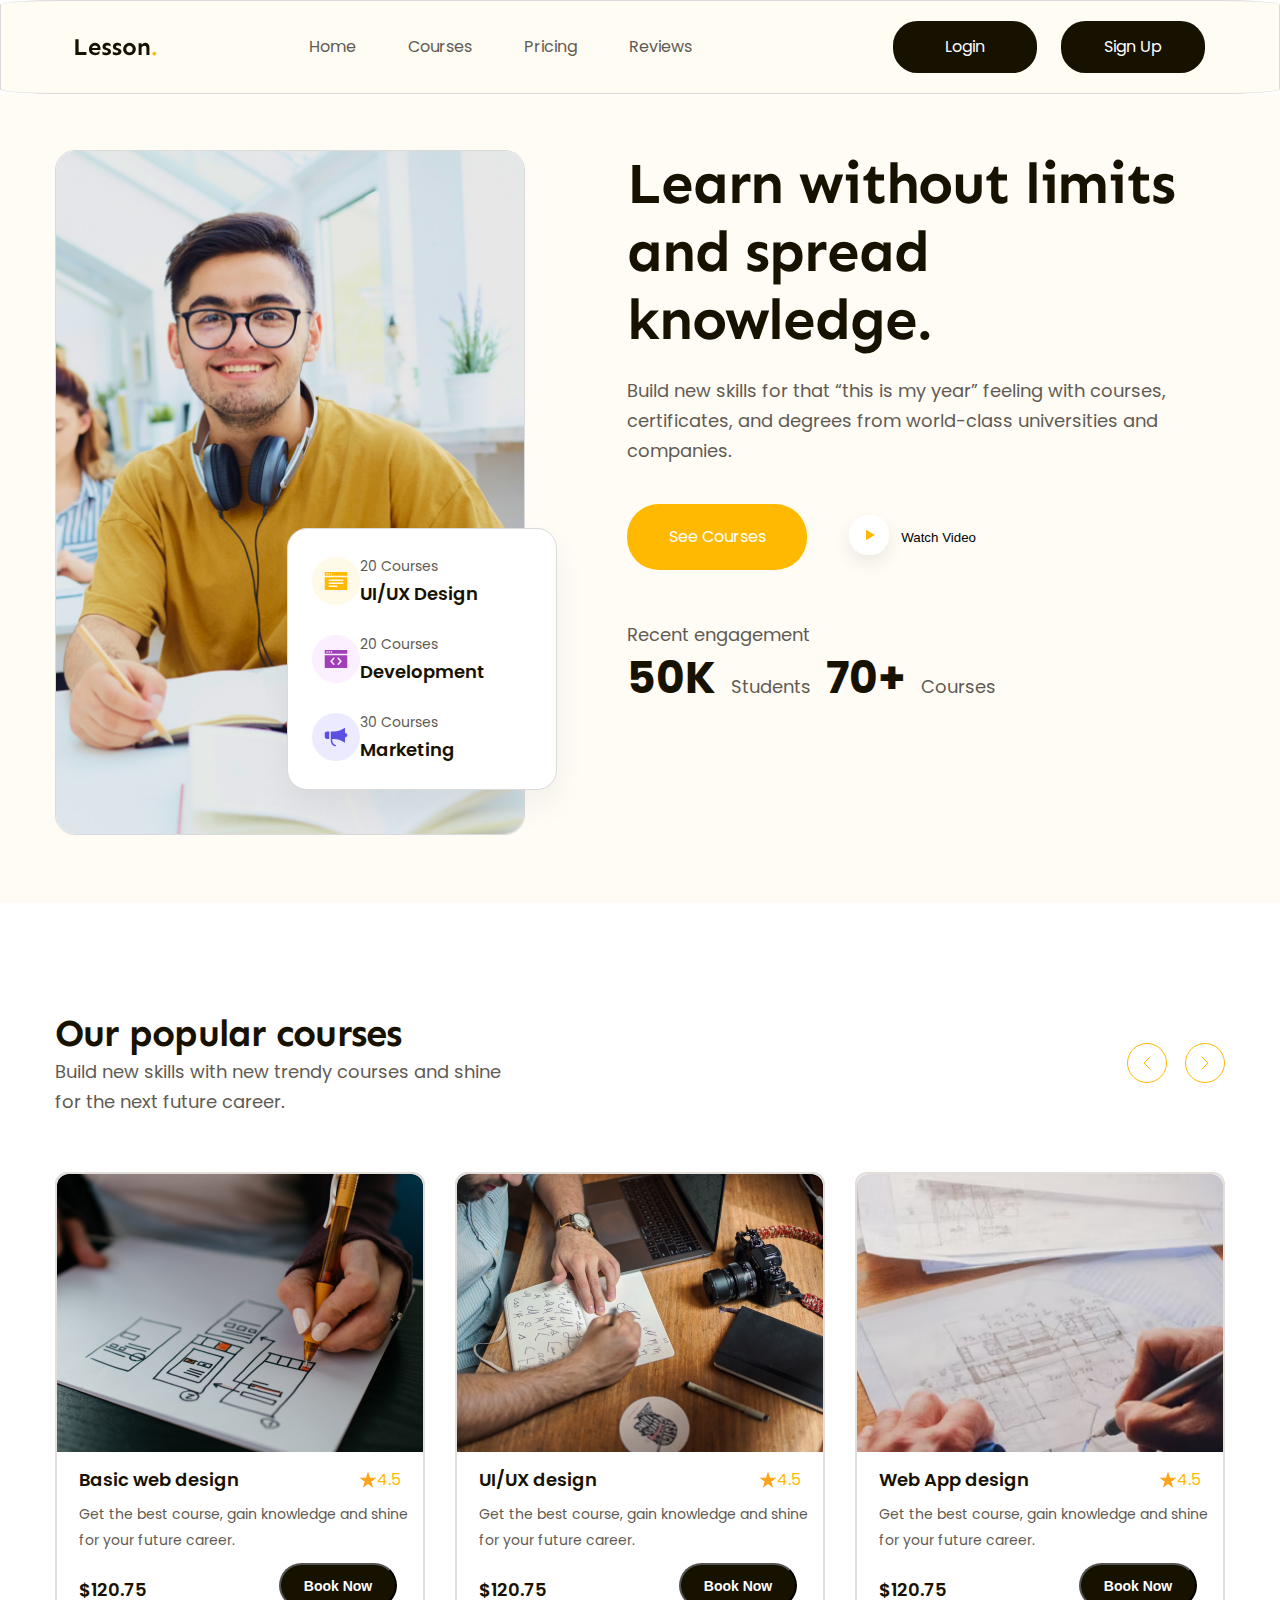
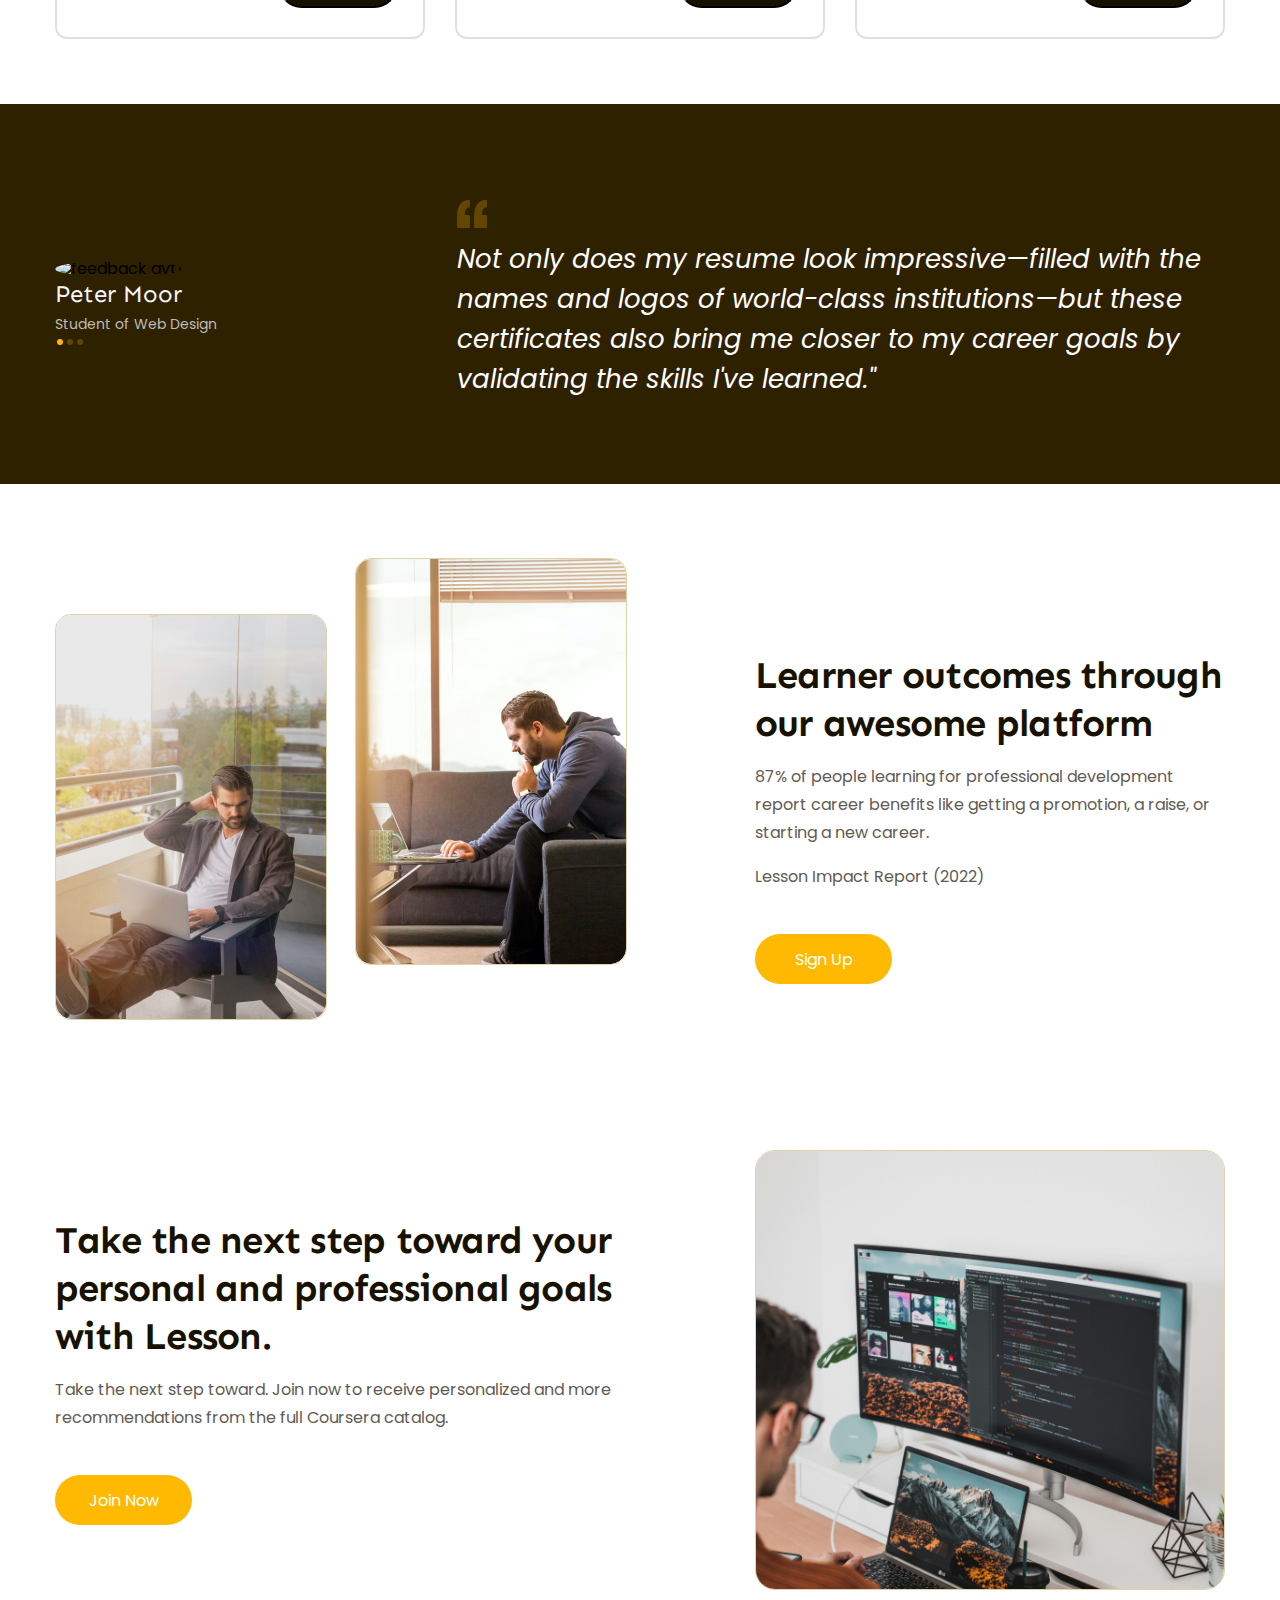
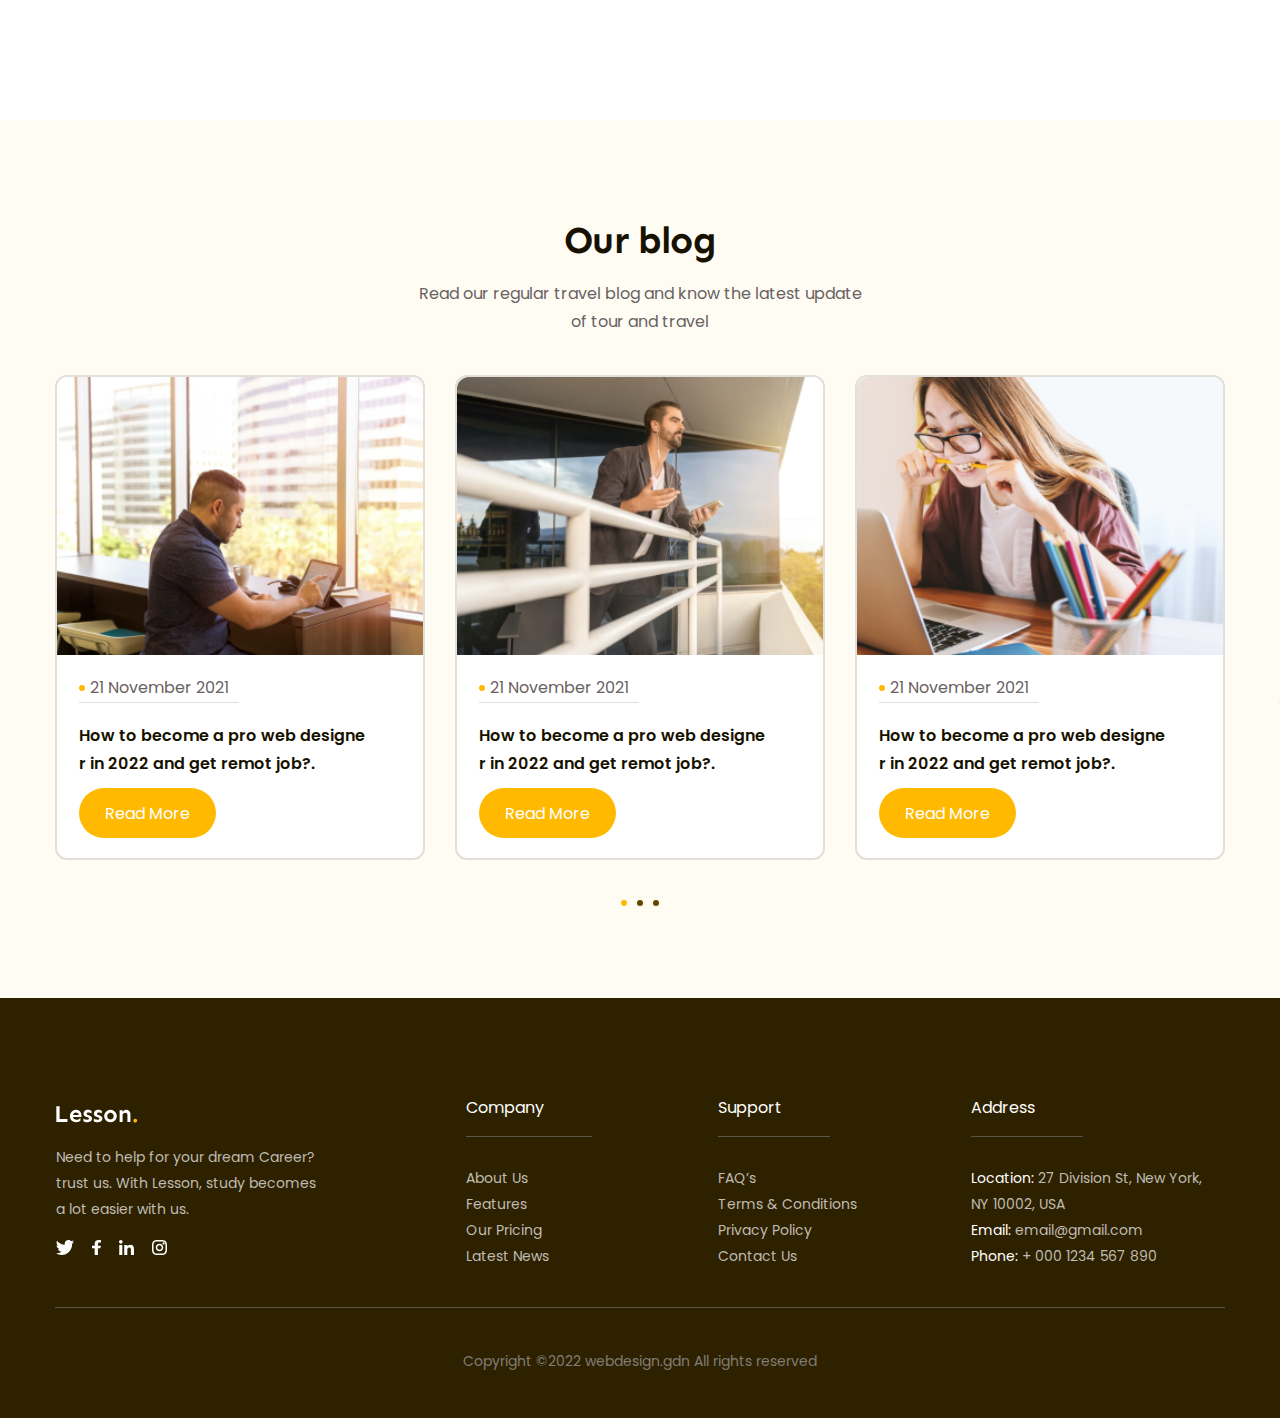
==== commit c7352a22: "LandingPage Project 1 Update 2" ====
--- a/index.html
+++ b/index.html
@@ -15,7 +15,8 @@
     <title>Lesson. Home Page</title>
   </head>
   <body>
-    <!-- code phần header -->
+    <div class="page">
+          <!-- code phần header -->
     <header class="header fixed">
       <div class="main-content">
         <div class="body">
@@ -618,5 +619,6 @@
         </div>
       </div>
     </footer>
+    </div>
   </body>
 </html>
--- a/assets/css/style.css
+++ b/assets/css/style.css
@@ -1,15 +1,16 @@
 * {
   box-sizing: border-box;
-  margin: 0;
-  padding: 0;
 }
 html {
   font-size: 62.5%;
+  overflow-x: hidden;
+  width: 100%;
 }
 body {
   font-size: 1.6rem;
   font-family: "Poppins", sans-serif;
-  margin: 0 auto;
+  overflow-x: hidden;
+  width: 100%;
 }
 :root {
   --heading-font: "Sen", sans-serif;
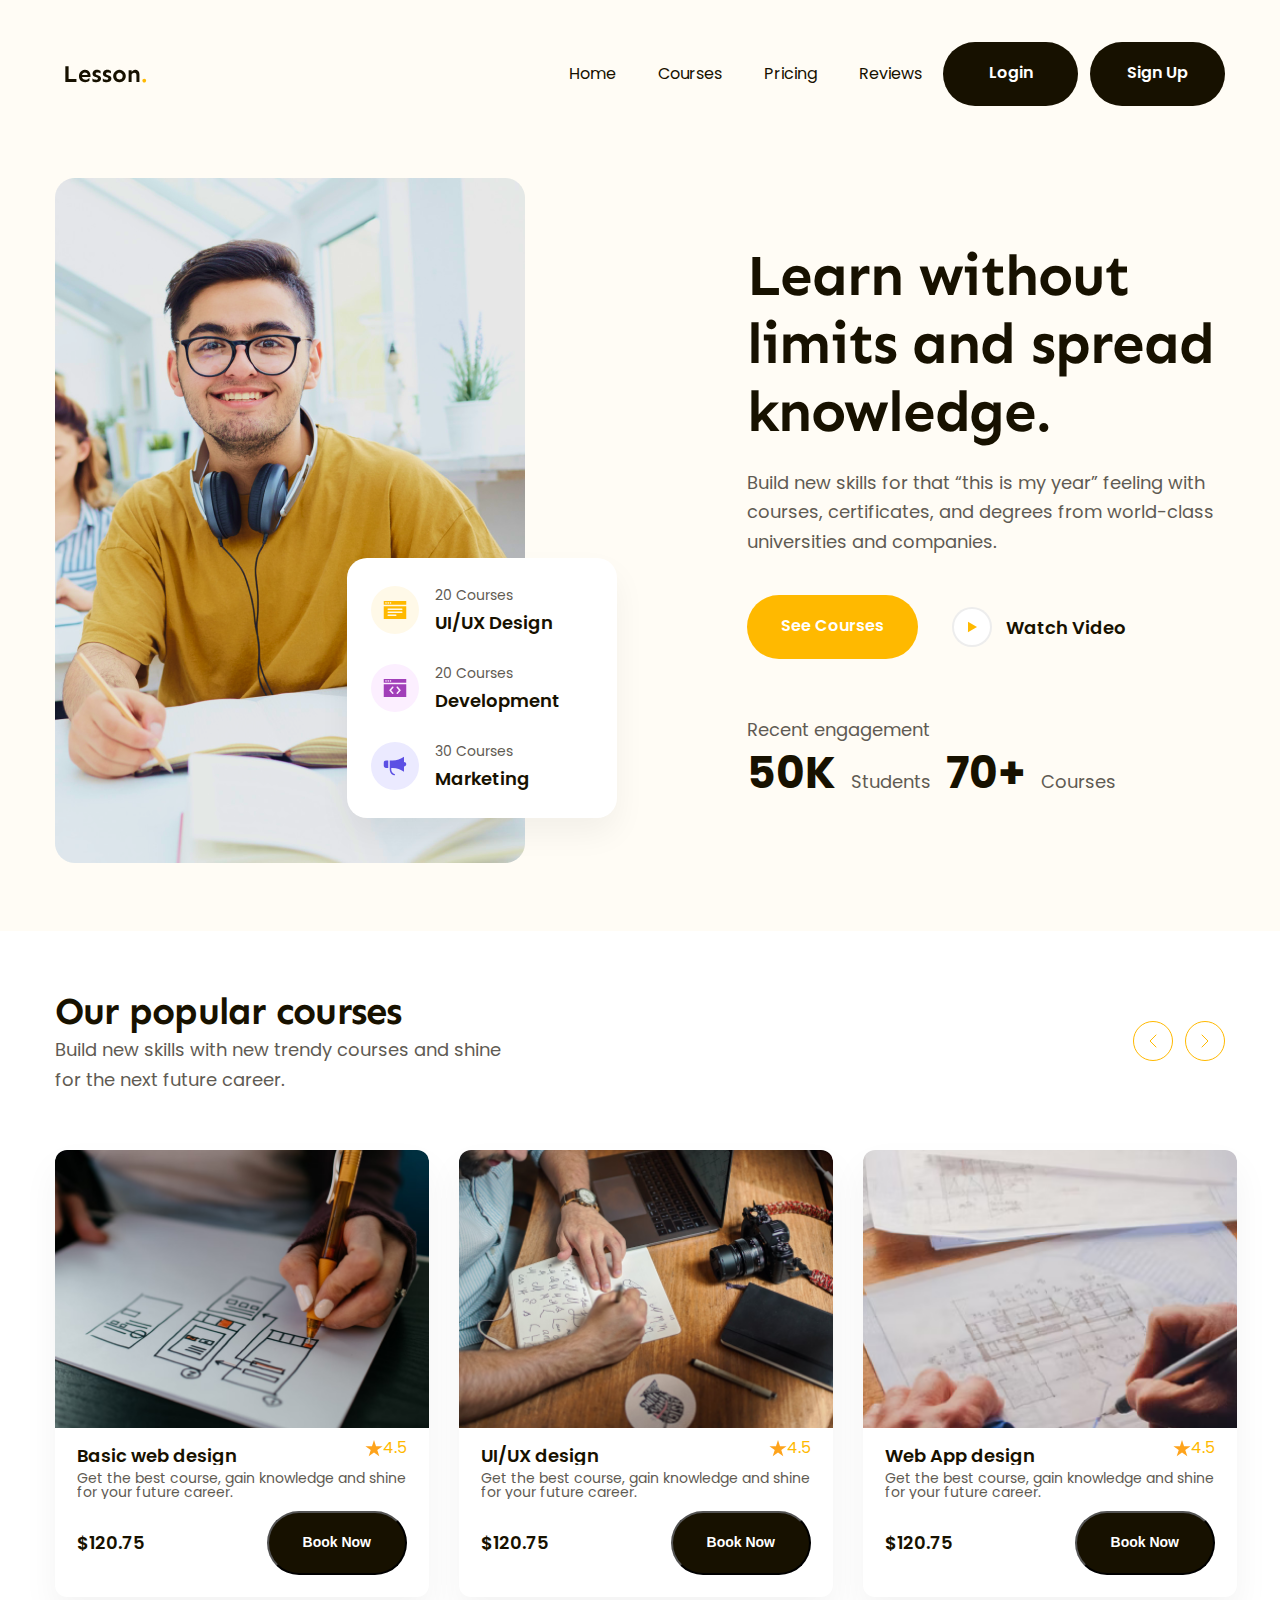
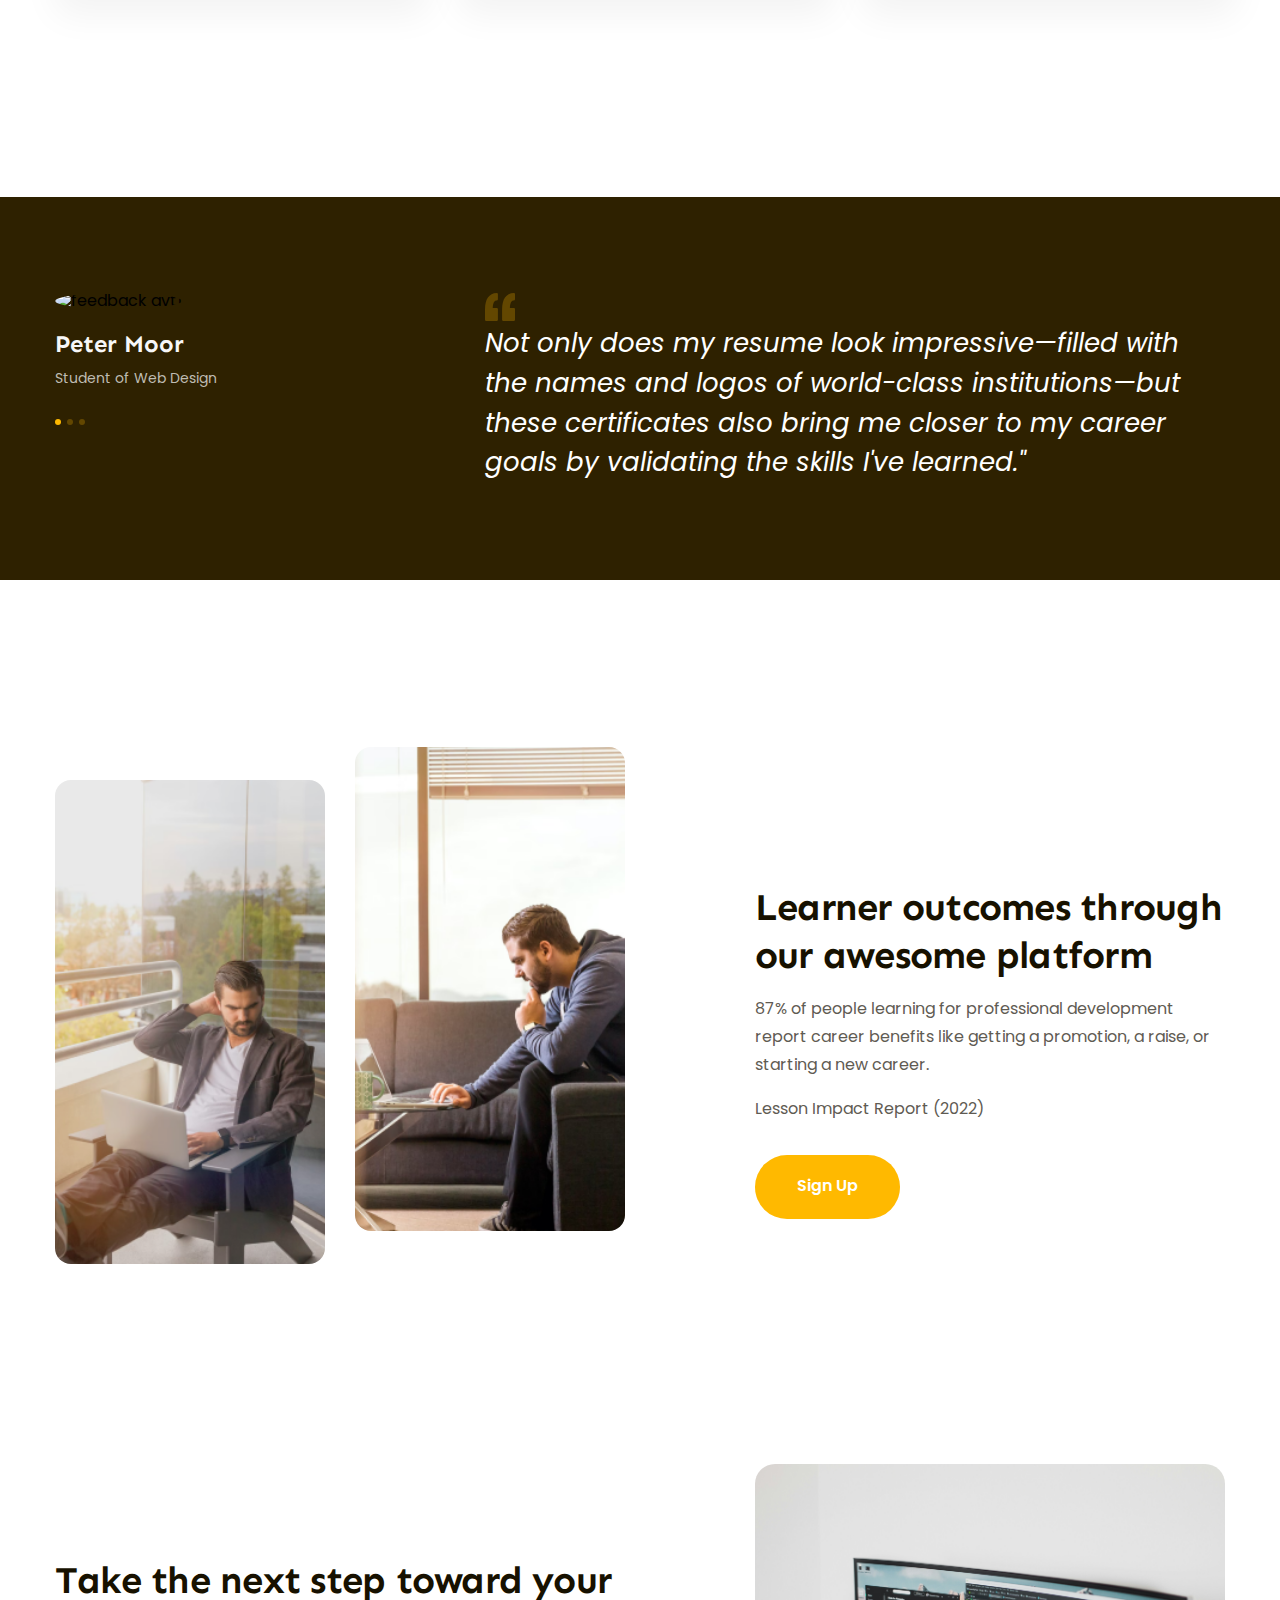
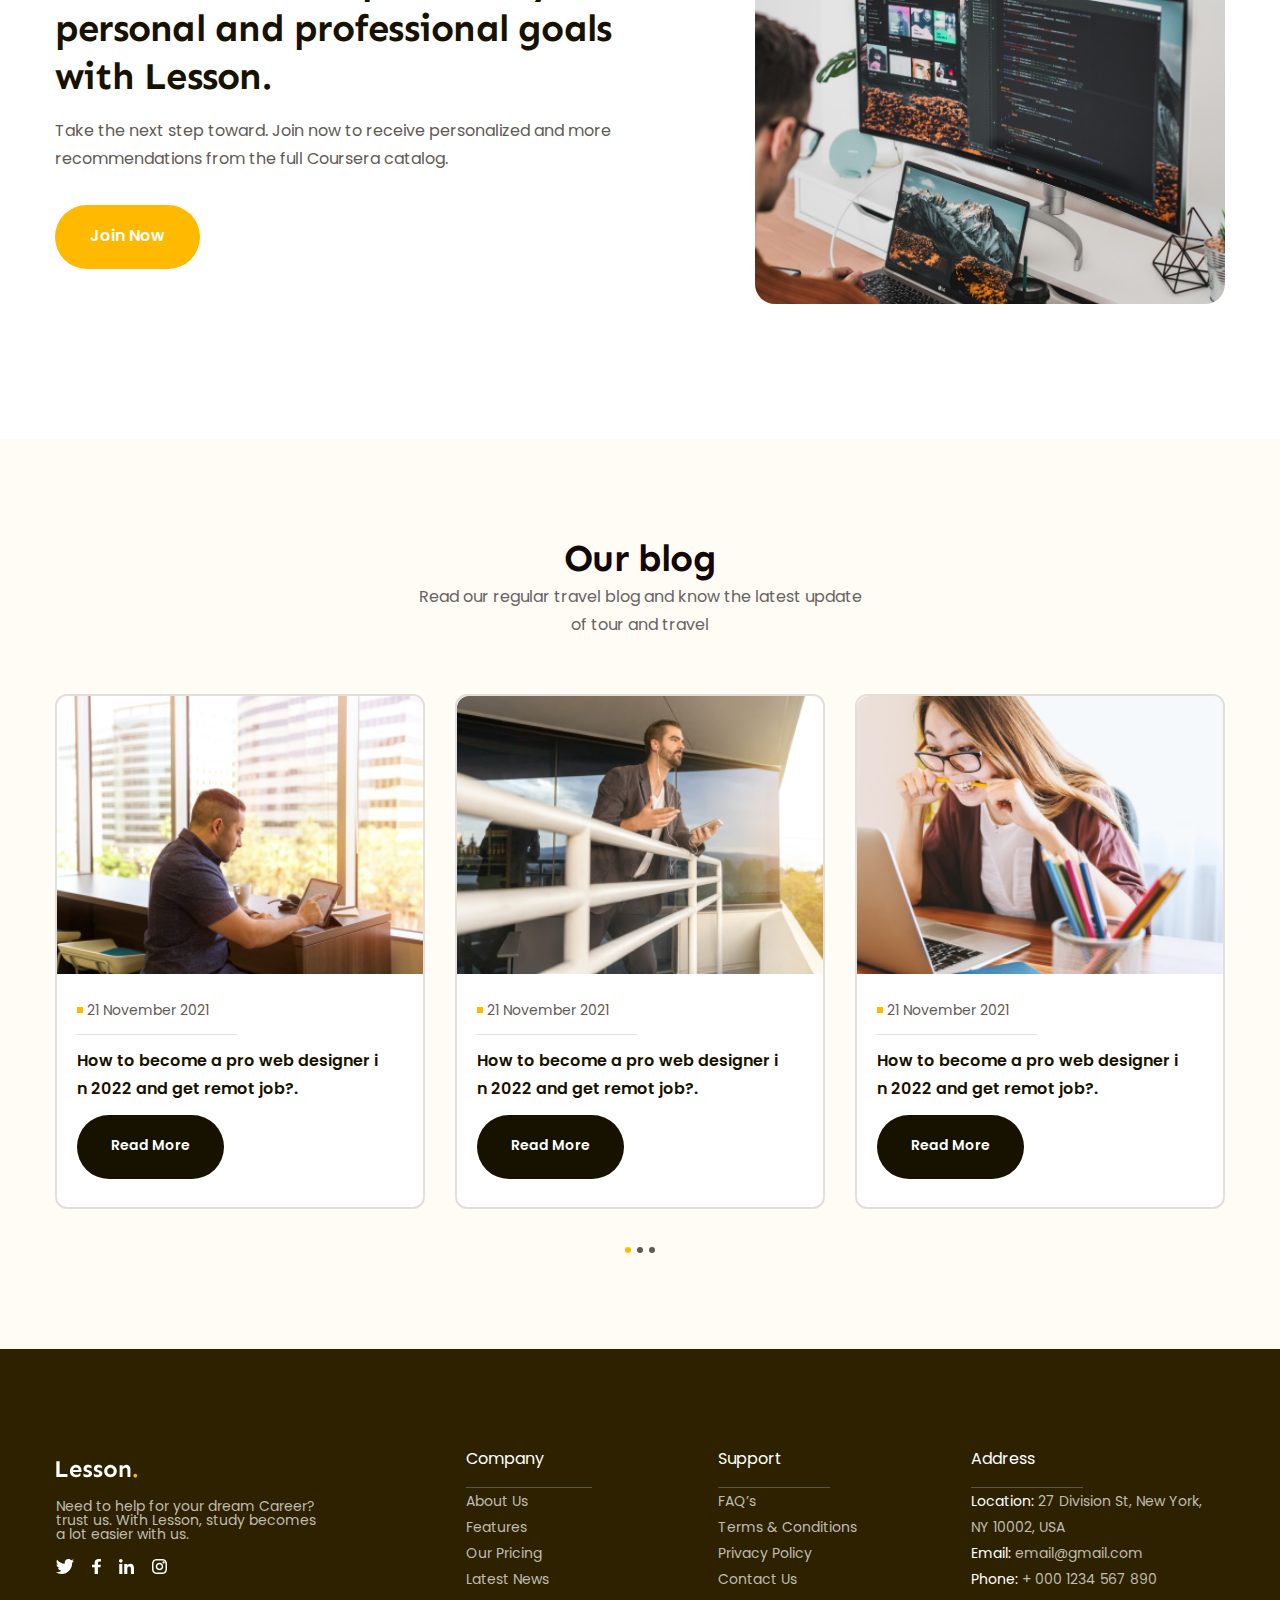
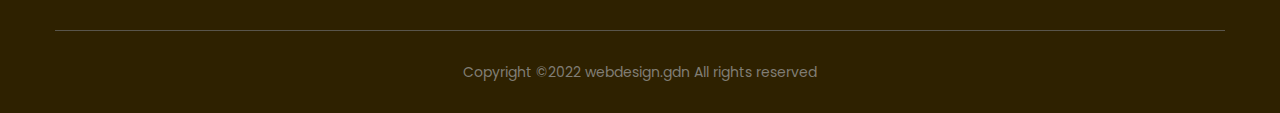
==== commit 88ca2679: "LandingPage Project 1 Update 4" ====
--- a/index.html
+++ b/index.html
@@ -11,12 +11,11 @@
       rel="stylesheet"
     />
     <link rel="stylesheet" href="./assets/css/reset.css" />
-    <link rel="stylesheet" href="./assets/css/style.css"/>
+    <link rel="stylesheet" href="./assets/css/style.css" />
     <title>Lesson. Home Page</title>
   </head>
   <body>
-    <div class="page">
-          <!-- code phần header -->
+    <!-- code phần header -->
     <header class="header fixed">
       <div class="main-content">
         <div class="body">
@@ -25,7 +24,7 @@
           <!-- nav -->
           <nav class="nav">
             <ul>
-              <li><a href="/index.html">Home</a></li>
+              <li><a href="index.html">Home</a></li>
               <li><a href="#">Courses</a></li>
               <li><a href="#">Pricing</a></li>
               <li><a href="#">Reviews</a></li>
@@ -33,29 +32,32 @@
           </nav>
           <!-- btn action -->
           <div class="action">
-            <a href="login.html" class="btn btn-login" target="_blank"> Login </a>
-            <a href="signup.html" class="btn btn-signup" target="_blank"> Sign Up </a>
+            <a href="login.html" class="btn btn-login" target="_blank">
+              Login
+            </a>
+            <a href="signup.html" class="btn btn-signup" target="_blank">
+              Sign Up
+            </a>
           </div>
         </div>
       </div>
     </header>
     <!-- code phần main -->
     <main class="main fixed">
-      <div class="main">
-        <!-- hero -->
-        <div class="hero">
-          <div class="main-content">
-            <div class="body">
-              <!-- hero left -->
-              <div class="media-block">
+      <!-- hero -->
+      <div class="hero">
+        <div class="main-content">
+          <div class="body">
+            <!-- hero left -->
+            <div class="media-block">
                 <img
                   src="./assets/img/hero.png"
                   alt="Learn without limits and spread knowledge."
-                  class="img"
-                />
-                <div class="hero-summary">
-                  <!-- item 1 -->
-                  <div class="item">
+                  class="img"/>
+
+            <div class="hero-summary">
+              <!-- item 1 -->
+              <div class="item">
                     <div class="icon icon1">
                       <img src="./assets/icon/Design.svg" alt="UI/UX Design" />
                     </div>
@@ -64,8 +66,8 @@
                       <p class="title">UI/UX Design</p>
                     </div>
                   </div>
-                  <!-- item 2 -->
-                  <div class="item">
+              <!-- item 2 -->
+              <div class="item">
                     <div class="icon icon2">
                       <img
                         src="./assets/icon/Development.svg"
@@ -77,8 +79,8 @@
                       <p class="title">Development</p>
                     </div>
                   </div>
-                  <!-- item 3 -->
-                  <div class="item">
+              <!-- item 3 -->
+              <div class="item">
                     <div class="icon icon3">
                       <img src="./assets/icon/Marketing.svg" alt="Marketing" />
                     </div>
@@ -87,11 +89,11 @@
                       <p class="title">Marketing</p>
                     </div>
                   </div>
-                </div>
-              </div>
-              <!-- hero right -->
-              <div class="content-block">
-                <h1 class="heading">
+            </div>
+          </div>
+          <!-- hero right -->
+          <div class="content-block">
+            <h1 class="heading">
                   Learn without limits and spread knowledge.
                 </h1>
                 <p class="desc">
@@ -105,7 +107,7 @@
                     <div class="icon icon-video">
                       <img
                         src="./assets/icon/WatchVideo.svg"
-                        alt="WatchVideo"
+                        alt="WatchVideo" class="watchimg"
                       />
                     </div>
                     <span>Watch Video</span>
@@ -115,23 +117,23 @@
                     <p class="desc-recent">Recent engagement</p>
                     <p class="desc-stats"><strong>50K</strong> Students <strong>70+</strong> Courses</p>
                 </p>
-              </div>
-            </div>
-          </div>
-        </div>
-        <!-- popular -->
-        <div class="popular">
-            <div class="main-content">
-                <!-- popular top -->
-                <div class="popular-top">
-                    <!-- popular top left -->
-                    <div class="info">
+          </div>
+        </div>
+      </div>
+    </div>
+      <!-- popular -->
+      <div class="popular">
+        <div class="main-content">
+          <!-- popular top -->
+          <div class="popular-top">
+            <!-- popular top left -->
+            <div class="info">
                         <h2 class="heading-lv2">Our popular courses</h2>
                         <p class="desc">Build new skills with new trendy courses and shine for the next future career.</p>
                     </div>
-                    <!-- popular top right -->
-                    <div class="control">
-                        <button class="control-btn">
+            <!-- popular top right -->
+            <div class="control">
+              <button class="control-btn">
                             <svg width="8" height="14" viewBox="0 0 8 14" fill="none" xmlns="http://www.w3.org/2000/svg">
                                 <path d="M7 1L1 7L7 13" stroke="currentColor" stroke-linecap="round" stroke-linejoin="round"/>
                                 </svg>
@@ -141,13 +143,13 @@
                                 <path d="M1 1L7 7L1 13" stroke="currentColor" stroke-linecap="round" stroke-linejoin="round"/>
                                 </svg>
                         </button>
-                    </div>
-                </div>
-                <!-- courses -->
-                <div class="course-list">
-                    <!-- course 1 -->
-                    <div class="course-item">
-                        <a href="#" class="course-item-Basicwebdesign"><img src="./assets/img/popular-basicwebdesign.png" alt="basicwebdesign" class="thumb"></a>
+            </div>
+          </div>
+          <!-- courses -->
+          <div class="course-list">
+            <!-- course 1 -->
+            <div class="course-item">
+              <img src="./assets/img/popular-basicwebdesign.png" alt="Basic web design" class="thumb">
                         <div class="info">
                             <div class="head">
                                 <a href="#" class="line-clamp break-all">
@@ -166,10 +168,10 @@
                                 <button class="btn">Book Now</button>
                             </div>
                         </div>
-                    </div>
-                    <!-- course 2 -->
-                    <div class="course-item">
-                        <a href="#"class="course-item-UIUXdesign"><img src="./assets/img/popular-uxuidesign.png" alt="" class="thumb"></a>
+            </div>
+            <!-- course 2 -->
+            <div class="course-item">
+              <img src="./assets/img/popular-uxuidesign.png" alt="UI/UX design" class="thumb">
                         <div class="info">
                             <div class="head">
                                 <a href="#" class="line-clamp break-all">
@@ -180,7 +182,7 @@
                                     <span class="value">4.5</span>
                                 </div>
                             </div>
-                            <div class="desc line-clamp line-2  break-all">
+                            <div class="desc line-clamp line-2 break-all">
                                 <p>Get the best course, gain knowledge and shine for your future career.</p>
                             </div>
                             <div class="foot">
@@ -188,10 +190,10 @@
                                 <button class="btn">Book Now</button>
                             </div>
                         </div>
-                    </div>
-                    <!-- course 3 -->
-                    <div class="course-item">
-                        <a href="#" class="course-item-WebAppdesign"><img src="./assets/img/popular-webappdesign.png" alt="" class="thumb"></a>
+                  </div>
+            <!-- course 3 -->
+            <div class="course-item">
+              <img src="./assets/img/popular-webappdesign.png" alt="Web App design" class="thumb">
                         <div class="info">
                             <div class="head">
                                 <a href="#" class="line-clamp break-all">
@@ -202,7 +204,7 @@
                                     <span class="value">4.5</span>
                                 </div>
                             </div>
-                            <div class="desc line-clamp line-2  break-all">
+                            <div class="desc line-clamp line-2 break-all">
                                 <p>Get the best course, gain knowledge and shine for your future career.</p>
                             </div>
                             <div class="foot">
@@ -210,18 +212,19 @@
                                 <button class="btn">Book Now</button>
                             </div>
                         </div>
-                    </div>
-                </div>
-            </div>
-        </div>
-        <!-- feedback -->
-        <div class="feedback">
-            <div class="main-content">
-                <div class="feedback-list">
-                    <!-- item 1 -->
-                    <div class="feedback-item">
-                        <!-- feedback left -->
-                        <div class="info">
+                  </div>
+
+          </div>
+        </div>
+      </div>
+      <!-- feedback -->
+      <div class="feedback">
+        <div class="main-content">
+          <div class="feedback-list">
+            <!-- item 1 -->
+            <div class="feedback-item">
+              <!-- feedback left -->
+              <div class="info">
                             <img src="./assets/img/feedback-avt1.jpg" alt="feedback avt1" class="avatar">
                             <h3 class="name">Peter Moor</h3>
                             <p class="desc">Student of Web Design</p>
@@ -231,17 +234,16 @@
                                 <div class="dot"></div>
                             </div>
                         </div>
-                        <!-- feedback right-->
-                        <div class="content">
+              <!-- feedback right-->
+              <div class="content">
                             <img src="./assets/img/Open-quotes.svg" alt="open quotes" class="open-quotes">
                             <blockquote>Not only does my resume look impressive—filled with the names and logos of world-class institutions—but these certificates also bring me closer to my career goals by validating the skills I've learned." </blockquote>
                         </div>
-                    
-                    </div>
-                    <!-- item 2 -->
-                    <div class="feedback-item">
-                      <!-- feedback left -->
-                      <div class="info">
+            </div>
+            <!-- item 2 -->
+            <div class="feedback-item">
+              <!-- feedback left -->
+              <div class="info">
                           <img src="./assets/img/feedback-avt2.jpg" alt="feedback avt2" class="avatar">
                           <h3 class="name">Lisa</h3>
                           <p class="desc">Student of UI/UX Design</p>
@@ -251,17 +253,17 @@
                               <div class="dot"></div>
                           </div>
                       </div>
-                      <!-- feedback right-->
-                      <div class="content">
+              <!-- feedback right-->
+              <div class="content">
                           <img src="./assets/img/Open-quotes.svg" alt="open quotes" class="open-quotes">
                           <blockquote>Not only does my resume look impressive—filled with the names and logos of world-class institutions—but these certificates also bring me closer to my career goals by validating the skills I've learned." </blockquote>
                       </div>
                   
                   </div>
-                  <!-- item 3 -->
-                  <div class="feedback-item">
-                    <!-- feedback left -->
-                    <div class="info">
+              <!-- item 3 -->
+              <div class="feedback-item">
+                <!-- feedback left -->
+                <div class="info">
                         <img src="./assets/img/feedback-avt3.jpg" alt="feedback avt3" class="avatar">
                         <h3 class="name">Henry</h3>
                         <p class="desc">Student of Web Design</p>
@@ -271,23 +273,23 @@
                             <div class="dot active"></div>
                         </div>
                     </div>
-                    <!-- feedback right-->
-                    <div class="content">
+                <!-- feedback right-->
+                <div class="content">
                         <img src="./assets/img/Open-quotes.svg" alt="open quotes" class="open-quotes">
                         <blockquote>Not only does my resume look impressive—filled with the names and logos of world-class institutions—but these certificates also bring me closer to my career goals by validating the skills I've learned." </blockquote>
                     </div>
-                
-                </div>
-              </div>
-            </div>
-        </div>
-        <!-- feature 1 -->
-        <div class="features">
-          <div class="main-content">
-            <div class="body">
+              </div>
+            </div>
+          </div>
+        </div>
+      </div>
+      <!-- feature 1 -->
+      <div class="features">
+        <div class="main-content">
+          <div class="body">
               <div class="images">
-                <img src="./assets/img/Featureimg1-1.png" alt="Featureimg1" class="featimg img1">
-                <img src="./assets/img/Featureimg1-2.png" alt="Featureimg2" class="featimg img2">
+                <img src="./assets/img/Featureimg1-1.png" alt="Featureimg1" class="feat feat1">
+                <img src="./assets/img/Featureimg1-2.png" alt="Featureimg2" class="feat feat2">
               </div>
               <div class="content">
                 <h2 class="heading-lv2">Learner outcomes through our awesome platform</h2>
@@ -296,15 +298,14 @@
                 <a href="#" class="btn cta-btn">Sign Up</a>
               </div>
             </div>
-        
-          </div>
-        </div>
-        <!-- feature 2 -->
-        <div class="features features-2nd">
-          <div class="main-content">
-            <div class="body">
+        </div>
+      </div>
+      <!-- feature 2 -->
+      <div class="features features-2nd">
+        <div class="main-content">
+          <div class="body">
               <div class="images">
-                <img src="./assets/img/feature2.jpg" alt="Featureimg1" class="featimg2 img">
+                <img src="./assets/img/feature2.jpg" alt="Featureimg1" class="feat-2nd">
               </div>
               <div class="content">
                 <h2 class="heading-lv2">Take the next step toward your personal and professional goals with Lesson.</h2>
@@ -312,35 +313,32 @@
                 <a href="#" class="btn cta-btn">Join Now</a>
               </div>
             </div>
-        
-          </div>
-        </div>
-        <!-- blog -->
-        <div class="blogs">
-          <div class="main-content">
-            <!-- blog head -->
+        </div>
+      </div>
+      <!-- blog -->
+      <div class="blogs">
+        <div class="main-content">
+          <!-- blog head -->
             <div class="blogtop">
               <h2 class="heading-lv2">Our blog</h2>
-              <p class="desc top">Read our regular travel blog and know the latest update of tour and travel</p>
-            </div>
-            <!-- blog items -->
-            <div class="body">
-              <div class="blog-list">
+              <p class="desc desc1">Read our regular travel blog and know the latest update of tour and travel</p>
+            </div>
+          <!-- blog items -->
+          <div class="body">
+            <div class="blog-list">
               <!-- blog 1 -->
               <div class="blog-item">
-                  <a href="#" class="course-item-Basicwebdesign"><img src="./assets/img/Blog-1.png" alt="Blog-1" class="thumb"></a>
+                  <a href="#" class="course-item-Basicwebdesign"><img src="./assets/img/Blog-1.png" alt="How to become a pro web designer in 2022 and get remot job?" class="thumb"></a>
                   <div class="info">
-                      <div class="head">
-                        <div class="datetime">
-                          <div class="linedot">
-                            <img src="./assets/img/blogs-linedot.svg" alt="linedot" class="linedot">
-                          </div>
-                        <p class="date">21 November 2021</p>
+                    <div class="head">
+                      <div class="datetime">
+                          <span class="linedot"></span>
+                          <p class="date">21 November 2021</p>
+                          <span class="inderline"></span>
                       </div>
-                      <img src="./assets/img/underlined.svg" alt="inderline" class="inderline">
-                        </div>
+                    </div>
                       <div class="desc line-clamp line-2 break-all desc2">
-                          <p class="desc">How to become a pro web designer in 2022 and get remot job?.</p>
+                          <p class="tilte">How to become a pro web designer in 2022 and get remot job?.</p>
                       </div>
                       <a href="#" class="btn cta-btn">Read More</a>
                   </div>
@@ -348,196 +346,159 @@
 
               <!-- blog 2 -->
               <div class="blog-item">
-                <a href="#" class="course-item-Basicwebdesign"><img src="./assets/img/Blog-2.png" alt="Blog-1" class="thumb"></a>
+                <a href="#" class="course-item-Basicwebdesign"><img src="./assets/img/Blog-2.png" alt="How to become a pro web designer in 2022 and get remot job?." class="thumb"></a>
                 <div class="info">
                   <div class="head">
                     <div class="datetime">
-                      <div class="linedot">
-                        <img src="./assets/img/blogs-linedot.svg" alt="linedot" class="linedot">
-                      </div>
-                    <p class="date">21 November 2021</p>
-                  </div>
-                  <img src="./assets/img/underlined.svg" alt="inderline" class="inderline">
+                      <span class="linedot"></span>
+                          <p class="date">21 November 2021</p>
+                          <span class="inderline"></span>
+                  </div>
                     </div>
                   <div class="desc line-clamp line-2 break-all desc2">
-                      <p class="desc">How to become a pro web designer in 2022 and get remot job?.</p>
+                      <p class="tilte">How to become a pro web designer in 2022 and get remot job?.</p>
                   </div>
                   <a href="#" class="btn cta-btn">Read More</a>
               </div>
-            </div>
-
-            <!-- blog 3 -->
-            <div class="blog-item">
-              <a href="#" class="course-item-Basicwebdesign"><img src="./assets/img/Blog-3.png" alt="Blog-1" class="thumb"></a>
+              </div>
+
+              <!-- blog 3 -->
+              <div class="blog-item">
+              <a href="#" class="course-item-Basicwebdesign"><img src="./assets/img/Blog-3.png" alt="How to become a pro web designer in 2022 and get remot job?." class="thumb"></a>
               <div class="info">
                 <div class="head">
                   <div class="datetime">
-                    <div class="linedot">
-                      <img src="./assets/img/blogs-linedot.svg" alt="linedot" class="linedot">
-                    </div>
-                  <p class="date">21 November 2021</p>
+                    <span class="linedot"></span>
+                          <p class="date">21 November 2021</p>
+                          <span class="inderline"></span>
                 </div>
-                <img src="./assets/img/underlined.svg" alt="inderline" class="inderline">
                   </div>
                 <div class="desc line-clamp line-2 break-all desc2">
-                    <p class="desc">How to become a pro web designer in 2022 and get remot job?.</p>
+                    <p class="tilte">How to become a pro web designer in 2022 and get remot job?.</p>
                 </div>
                 <a href="#" class="btn cta-btn">Read More</a>
             </div>
-          </div>
-
-          <!-- blog 4 -->
-          <div class="blog-item">
-            <a href="#" class="course-item-Basicwebdesign"><img src="./assets/img/Blog-3.png" alt="Blog-1" class="thumb"></a>
+              </div>
+
+                            <!-- blog 4 -->
+                            <div class="blog-item">
+                              <a href="#" class="course-item-Basicwebdesign"><img src="./assets/img/Blog-1.png" alt="How to become a pro web designer in 2022 and get remot job?" class="thumb"></a>
+                              <div class="info">
+                                <div class="head">
+                                  <div class="datetime">
+                                      <span class="linedot"></span>
+                                      <p class="date">21 November 2021</p>
+                                      <span class="inderline"></span>
+                                  </div>
+                                </div>
+                                  <div class="desc line-clamp line-2 break-all desc2">
+                                      <p class="tilte">How to become a pro web designer in 2022 and get remot job?.</p>
+                                  </div>
+                                  <a href="#" class="btn cta-btn">Read More</a>
+                              </div>
+                          </div>
+            
+                          <!-- blog 5 -->
+                          <div class="blog-item">
+                            <a href="#" class="course-item-Basicwebdesign"><img src="./assets/img/Blog-2.png" alt="How to become a pro web designer in 2022 and get remot job?." class="thumb"></a>
+                            <div class="info">
+                              <div class="head">
+                                <div class="datetime">
+                                  <span class="linedot"></span>
+                                      <p class="date">21 November 2021</p>
+                                      <span class="inderline"></span>
+                              </div>
+                                </div>
+                              <div class="desc line-clamp line-2 break-all desc2">
+                                  <p class="tilte">How to become a pro web designer in 2022 and get remot job?.</p>
+                              </div>
+                              <a href="#" class="btn cta-btn">Read More</a>
+                          </div>
+                          </div>
+            
+                          <!-- blog 6 -->
+                          <div class="blog-item">
+                          <a href="#" class="course-item-Basicwebdesign"><img src="./assets/img/Blog-3.png" alt="How to become a pro web designer in 2022 and get remot job?." class="thumb"></a>
+                          <div class="info">
+                            <div class="head">
+                              <div class="datetime">
+                                <span class="linedot"></span>
+                                      <p class="date">21 November 2021</p>
+                                      <span class="inderline"></span>
+                            </div>
+                              </div>
+                            <div class="desc line-clamp line-2 break-all desc2">
+                                <p class="tilte">How to become a pro web designer in 2022 and get remot job?.</p>
+                            </div>
+                            <a href="#" class="btn cta-btn">Read More</a>
+                        </div>
+                          </div>
+
+                                        <!-- blog 7 -->
+              <div class="blog-item">
+                <a href="#" class="course-item-Basicwebdesign"><img src="./assets/img/Blog-1.png" alt="How to become a pro web designer in 2022 and get remot job?" class="thumb"></a>
+                <div class="info">
+                  <div class="head">
+                    <div class="datetime">
+                        <span class="linedot"></span>
+                        <p class="date">21 November 2021</p>
+                        <span class="inderline"></span>
+                    </div>
+                  </div>
+                    <div class="desc line-clamp line-2 break-all desc2">
+                        <p class="tilte">How to become a pro web designer in 2022 and get remot job?.</p>
+                    </div>
+                    <a href="#" class="btn cta-btn">Read More</a>
+                </div>
+            </div>
+
+            <!-- blog 8 -->
+            <div class="blog-item">
+              <a href="#" class="course-item-Basicwebdesign"><img src="./assets/img/Blog-2.png" alt="How to become a pro web designer in 2022 and get remot job?." class="thumb"></a>
+              <div class="info">
+                <div class="head">
+                  <div class="datetime">
+                    <span class="linedot"></span>
+                        <p class="date">21 November 2021</p>
+                        <span class="inderline"></span>
+                </div>
+                  </div>
+                <div class="desc line-clamp line-2 break-all desc2">
+                    <p class="tilte">How to become a pro web designer in 2022 and get remot job?.</p>
+                </div>
+                <a href="#" class="btn cta-btn">Read More</a>
+            </div>
+            </div>
+
+            <!-- blog 9 -->
+            <div class="blog-item">
+            <a href="#" class="course-item-Basicwebdesign"><img src="./assets/img/Blog-3.png" alt="How to become a pro web designer in 2022 and get remot job?." class="thumb"></a>
             <div class="info">
               <div class="head">
                 <div class="datetime">
-                  <div class="linedot">
-                    <img src="./assets/img/blogs-linedot.svg" alt="linedot" class="linedot">
-                  </div>
-                <p class="date">21 November 2021</p>
-              </div>
-              <img src="./assets/img/underlined.svg" alt="inderline" class="inderline">
+                  <span class="linedot"></span>
+                        <p class="date">21 November 2021</p>
+                        <span class="inderline"></span>
+              </div>
                 </div>
               <div class="desc line-clamp line-2 break-all desc2">
-                  <p class="desc">How to become a pro web designer in 2022 and get remot job?.</p>
+                  <p class="tilte">How to become a pro web designer in 2022 and get remot job?.</p>
               </div>
               <a href="#" class="btn cta-btn">Read More</a>
           </div>
-        </div>
-
-        <!-- blog 5 -->
-        <div class="blog-item">
-          <a href="#" class="course-item-Basicwebdesign"><img src="./assets/img/Blog-3.png" alt="Blog-1" class="thumb"></a>
-          <div class="info">
-            <div class="head">
-              <div class="datetime">
-                <div class="linedot">
-                  <img src="./assets/img/blogs-linedot.svg" alt="linedot" class="linedot">
-                </div>
-              <p class="date">21 November 2021</p>
-            </div>
-            <img src="./assets/img/underlined.svg" alt="inderline" class="inderline">
-              </div>
-            <div class="desc line-clamp line-2 break-all desc2">
-                <p class="desc">How to become a pro web designer in 2022 and get remot job?.</p>
-            </div>
-            <a href="#" class="btn cta-btn">Read More</a>
-        </div>
-      </div>
-
-      <!-- blog 6 -->
-      <div class="blog-item">
-        <a href="#" class="course-item-Basicwebdesign"><img src="./assets/img/Blog-3.png" alt="Blog-1" class="thumb"></a>
-        <div class="info">
-          <div class="head">
-            <div class="datetime">
-              <div class="linedot">
-                <img src="./assets/img/blogs-linedot.svg" alt="linedot" class="linedot">
-              </div>
-            <p class="date">21 November 2021</p>
-          </div>
-          <img src="./assets/img/underlined.svg" alt="inderline" class="inderline">
-            </div>
-          <div class="desc line-clamp line-2 break-all desc2">
-              <p class="desc">How to become a pro web designer in 2022 and get remot job?.</p>
-          </div>
-          <a href="#" class="btn cta-btn">Read More</a>
-      </div>
-    </div>
-
-    <!-- blog 7 -->
-    <div class="blog-item">
-      <a href="#" class="course-item-Basicwebdesign"><img src="./assets/img/Blog-3.png" alt="Blog-1" class="thumb"></a>
-      <div class="info">
-        <div class="head">
-          <div class="datetime">
-            <div class="linedot">
-              <img src="./assets/img/blogs-linedot.svg" alt="linedot" class="linedot">
-            </div>
-          <p class="date">21 November 2021</p>
-        </div>
-        <img src="./assets/img/underlined.svg" alt="inderline" class="inderline">
-          </div>
-        <div class="desc line-clamp line-2 break-all desc2">
-            <p class="desc">How to become a pro web designer in 2022 and get remot job?.</p>
-        </div>
-        <a href="#" class="btn cta-btn">Read More</a>
-    </div>
-  </div>
-
-  <!-- blog 8 -->
-  <div class="blog-item">
-    <a href="#" class="course-item-Basicwebdesign"><img src="./assets/img/Blog-3.png" alt="Blog-1" class="thumb"></a>
-    <div class="info">
-      <div class="head">
-        <div class="datetime">
-          <div class="linedot">
-            <img src="./assets/img/blogs-linedot.svg" alt="linedot" class="linedot">
-          </div>
-        <p class="date">21 November 2021</p>
-      </div>
-      <img src="./assets/img/underlined.svg" alt="inderline" class="inderline">
-        </div>
-      <div class="desc line-clamp line-2 break-all desc2">
-          <p class="desc">How to become a pro web designer in 2022 and get remot job?.</p>
-      </div>
-      <a href="#" class="btn cta-btn">Read More</a>
-  </div>
-</div>
-
-<!-- blog 9 -->
-            <div class="blog-item">
-              <a href="#" class="course-item-Basicwebdesign"><img src="./assets/img/Blog-3.png" alt="Blog-1" class="thumb"></a>
-              <div class="info">
-                <div class="head">
-                  <div class="datetime">
-                    <div class="linedot">
-                      <img src="./assets/img/blogs-linedot.svg" alt="linedot" class="linedot">
-                    </div>
-                  <p class="date">21 November 2021</p>
-                </div>
-                <img src="./assets/img/underlined.svg" alt="inderline" class="inderline">
-                  </div>
-                <div class="desc line-clamp line-2 break-all desc2">
-                    <p class="desc">How to become a pro web designer in 2022 and get remot job?.</p>
-                </div>
-                <a href="#" class="btn cta-btn">Read More</a>
-            </div>
-          </div>
-
-          <!-- blog 10 -->
-          <div class="blog-item">
-            <a href="#" class="course-item-Basicwebdesign"><img src="./assets/img/Blog-3.png" alt="Blog-1" class="thumb"></a>
-            <div class="info">
-              <div class="head">
-                <div class="datetime">
-                  <div class="linedot">
-                    <img src="./assets/img/blogs-linedot.svg" alt="linedot" class="linedot">
-                  </div>
-                <p class="date">21 November 2021</p>
-              </div>
-              <img src="./assets/img/underlined.svg" alt="inderline" class="inderline">
-                </div>
-              <div class="desc line-clamp line-2 break-all desc2">
-                  <p class="desc">How to become a pro web designer in 2022 and get remot job?.</p>
-              </div>
-              <a href="#" class="btn cta-btn">Read More</a>
-          </div>
-        </div>
-        </div>
-            </div>
-            <!-- blog foot -->
-            <div class="foot">
-                    <div class="dots">
-                    <div class="dot active"></div>
-                    <div class="dot "></div>
-                    <div class="dot"></div>
-                  </div>
-            </div>
-          </div>
-        </div>
-
+            </div>
+
+              
+
+            </div>
+            <div class="dots">
+              <span class="dot active"></span>
+              <span class="dot"></span>
+              <span class="dot"></span>
+              </div>
+          </div>
+        </div>
+      </div>
     </main>
     <!-- code phần footer -->
     <footer class="footer">
@@ -619,6 +580,5 @@
         </div>
       </div>
     </footer>
-    </div>
   </body>
 </html>
--- a/assets/css/style.css
+++ b/assets/css/style.css
@@ -3,14 +3,11 @@
 }
 html {
   font-size: 62.5%;
-  overflow-x: hidden;
-  width: 100%;
+  background-color: white;
 }
 body {
   font-size: 1.6rem;
   font-family: "Poppins", sans-serif;
-  overflow-x: hidden;
-  width: 100%;
 }
 :root {
   --heading-font: "Sen", sans-serif;
@@ -29,14 +26,15 @@
 }
 .btn {
   display: inline-block;
-  padding: 0.1rem 1.6rem;
-  line-height: 5rem;
-  min-width: 11.8rem;
-  color: #fff;
+  height: 6.4rem;
+  padding: 1.7rem 3.4rem;
+  color: #fff;
+  background: #171100;
+  border-radius: 3.2rem;
   text-align: center;
-  font-size: 1.6rem;
-  border-radius: 2.45rem;
-  background: #171100;
+  font-size: 1rem;
+  font-weight: 600;
+  line-height: 1.75;
   cursor: pointer;
 }
 .heading-lv2 {
@@ -61,148 +59,144 @@
 }
 /* ========== Header ========== */
 .header {
-  background: #fffcf4;
-  border: 0.1rem groove rgb(218, 218, 218);
-  border-radius: 5%;
-}
-.header .fixed {
+  height: 12.2rem;
+  background: hsl(44, 100%, 98%);
+}
+.header.fixed {
   z-index: 1;
   position: sticky;
   top: -2.8rem;
 }
 .header .body {
   display: flex;
-  align-items: center;
-  justify-content: space-between;
-  margin: 2rem auto;
-  padding: 0 2rem;
-  flex-wrap: wrap;
-  gap: 1rem;
-}
-.nav ul {
+  justify-content: center;
+  align-items: center;
+  padding-top: 4.2rem;
+}
+.header .logo {
+  margin: 0 1rem;
+}
+.header .nav {
+  margin-left: auto;
+}
+.header .nav ul {
   display: flex;
   list-style: none;
-  gap: 1rem;
-}
-.nav {
-  margin: 0;
-}
-.nav a {
-  color: #5f5b53;
+}
+.header .nav a {
+  color: #171100;
   font-size: 1.6rem;
   padding: 0.8rem 2.1rem;
 }
-.nav a:hover {
+.header .nav a:hover {
   color: #171100;
   text-shadow: 0.1rem 0 0 currentColor;
 }
-.header .btn-signup {
-  min-width: 14.4rem;
-}
-.header .btn-login {
-  min-width: 14.4rem;
-  margin-right: 2rem;
-}
-
 .header .action {
-  margin-left: 4.9rem;
+  display: flex;
+  gap: 1.2rem;
+}
+.header .action a {
+  width: 13.5rem;
+  color: #fff;
+  font-size: 1.6rem;
+  font-weight: 600;
 }
 /* ========== Main ========== */
-.hero {
+/* ======= hero ======= */
+.main .hero {
   padding: 5.6rem 0 6.5rem;
   background: hsl(44, 100%, 98%);
 }
-.hero .body {
-  display: flex;
-  gap: 2rem;
+.main .hero .body {
+  display: flex;
 }
 /* ======= hero left ======= */
-.hero .media-block {
+.main .hero .media-block {
   width: 48%;
   position: relative;
 }
+.main .hero .media-block .img {
+  width: 47rem;
+  height: 68.5rem;
+  object-fit: cover;
+}
+.hero .hero-summary {
+  padding: 2.4rem;
+  width: 27rem;
+  border-radius: 2rem;
+  background: #fff;
+  box-shadow: 0rem 1.6rem 3.2rem 0rem rgba(0, 0, 0, 0.05);
+  position: absolute;
+  bottom: 4.8rem;
+  right: 0;
+}
+.hero-summary .item {
+  display: flex;
+  align-items: center;
+}
+.hero-summary .item + .item {
+  margin-top: 2.2rem;
+}
+.hero-summary .icon {
+  width: 4.8rem;
+  height: 4.8rem;
+  border-radius: 50rem;
+  display: flex;
+  justify-content: center;
+  align-items: center;
+}
+.hero-summary .icon1 {
+  background: #fff9e8;
+}
+.hero-summary .icon2 {
+  background: #fcefff;
+}
+.hero-summary .icon3 {
+  background: #ebeaff;
+}
+.hero-summary .info {
+  margin-left: 1.6rem;
+}
+.hero-summary .title {
+  color: #171100;
+  font-size: 1.8rem;
+  font-weight: 600;
+  line-height: 1.66;
+}
+.hero-summary .label {
+  color: #5f5b53;
+  font-size: 1.4rem;
+  font-weight: 400;
+  line-height: 1.86;
+}
+
 /* ======= hero right ======= */
 .hero .content-block {
   width: 52%;
-}
-.hero .media-block .img {
-  width: 47rem;
-  height: 68.5rem;
-  object-fit: cover;
-  border-radius: 2rem;
-  border: 0.1rem groove rgb(218, 218, 218);
-}
-.hero .hero-summary {
-  padding: 2.4rem;
-  width: 27rem;
-  position: absolute;
-  bottom: 4.8rem;
-  right: 5rem;
-  border-radius: 2rem;
-  border: 0.1rem groove rgb(218, 218, 218);
-  background: #fff;
-  box-shadow: 0rem 1.6rem 3.2rem 0px rgba(0, 0, 0, 0.05);
-}
-.hero-summary .item {
-  display: flex;
-  align-items: center;
-}
-.hero-summary .item + .item {
-  margin-top: 2.2rem;
-}
-.hero-summary .icon {
-  width: 4.8rem;
-  height: 4.8rem;
-  border-radius: 100%;
-  display: flex;
-  justify-content: center;
-  align-items: center;
-}
-.hero-summary .icon1 {
-  background-color: #fff9e8;
-}
-.hero-summary .icon2 {
-  background-color: #fcefff;
-}
-.hero-summary .icon3 {
-  background-color: #ebeaff;
-}
-.hero-summary .title {
-  color: #171100;
-  font-size: 1.8rem;
-  font-weight: 600;
-  line-height: 3rem;
-}
-.hero-summary .label {
-  color: #5f5b53;
-  font-size: 1.4rem;
-  font-weight: 400;
-  line-height: 2.6rem;
+  padding-left: 13rem;
+  padding-top: 6.4rem;
 }
 .content-block h1 {
   color: #171100;
   font-family: var(--heading-font);
   font-size: 5.8rem;
   font-weight: 700;
-  line-height: 6.8rem;
+  line-height: 1.17;
   letter-spacing: -0.116rem;
-  padding-bottom: 2.2rem;
 }
 .hero .content-block p {
   color: #5f5b53;
   font-size: 1.8rem;
   font-weight: 400;
-  line-height: 3rem;
-  padding-bottom: 3.8rem;
-}
-.hero .desc-stats {
-  margin-top: -3.7rem;
+  line-height: 1.66;
+  padding-top: 2.2rem;
 }
 .hero .desc-stats strong {
   color: #171100;
   font-size: 4.4rem;
   font-weight: 700;
-  line-height: 5.4rem;
+  line-height: 1.23rem;
   margin-right: 1rem;
 }
 .hero .desc-stats strong:nth-child(2) {
@@ -214,25 +208,41 @@
 .hero .cta-group {
   display: flex;
   align-items: center;
-  position: relative;
-}
-.hero-cta {
-  min-width: 18rem;
-  line-height: 6.4rem;
-  border-radius: 3.2rem;
+  padding-top: 3.8rem;
+  border-radius: 32px;
+}
+.hero .cta-group a {
+  color: #fff;
+  font-size: 1.6rem;
+}
+.hero .hero-cta {
   background: var(--primary-color);
 }
 .hero .watch-video {
-  position: absolute;
+  display: flex;
+  align-items: center;
   border: none;
   background: transparent;
-  top: 0.2rem;
-  left: 20rem;
+  margin-left: 2.8rem;
 }
 .hero .watch-video span {
-  position: absolute;
-  right: -6.5rem;
-  top: 2.4rem;
+  color: #171100;
+  font-family: Poppins;
+  font-size: 1.8rem;
+  font-style: normal;
+  font-weight: 600;
+  margin-left: 1.4rem;
+}
+.hero .watch-video .icon {
+  display: flex;
+  align-items: center;
+  justify-content: center;
+  height: 4rem;
+  width: 4rem;
+  border: 0.25rem solid rgba(0, 0, 0, 0.07);
+  border-radius: 4rem;
+  background: #ffffff;
+  box-shadow: 0rem 8rem 16rem 0rem rgba(0, 0, 0, 0.1);
 }
 .hero .desc-recent {
   margin-top: 1.2rem;
@@ -240,7 +250,6 @@
 /* ======= popular ======= */
 .popular {
   padding: 5.6rem 0 6.5rem;
-  margin-top: 5rem;
 }
 .popular-top {
   display: flex;
@@ -255,7 +264,7 @@
 }
 .popular-top .control {
   display: flex;
-  gap: 1.8rem;
+  gap: 1.2rem;
 }
 .popular-top .control-btn {
   display: flex;
@@ -279,16 +288,9 @@
   gap: 3rem;
 }
 .popular .course-item {
-  width: 37rem;
-  flex: 1;
-  border-radius: 1.2rem;
-  border: 0.2rem solid #e2dfda;
-  background: #fff;
-}
-.popular .course-item:hover {
   border-radius: 1.2rem;
   background: #fff;
-  box-shadow: 0.5rem 1.8rem 3.6rem 0rem rgba(0, 0, 0, 0.05);
+  box-shadow: 0rem 1.8rem 3.6rem 0rem rgba(0, 0, 0, 0.05);
 }
 .popular .course-item .thumb {
   width: 100%;
@@ -299,80 +301,69 @@
 .popular .head {
   display: flex;
   justify-content: space-between;
-  align-items: center;
   margin-left: 2.2rem;
   margin-right: 2.2rem;
-  margin-top: 1rem;
 }
 .popular .rating {
   display: flex;
+  align-items: center;
 }
 .popular .course-item .title {
-  width: 28rem;
+  margin-top: 1.6rem;
   color: #171100;
   font-family: Poppins;
   font-size: 1.8rem;
   font-weight: 600;
-  line-height: 3rem;
 }
 .popular .course-item .value {
   color: var(--primary-color);
   font-size: 1.6rem;
-  line-height: 2.8rem;
 }
 .popular .course-item .desc {
+  margin-top: 0.6rem;
   margin-left: 2.2rem;
   margin-right: 2.2rem;
-  margin-top: 0.6rem;
   width: 33rem;
   color: #5f5b53;
   font-size: 1.4rem;
-  line-height: 2.6rem;
-}
-.popular .course-item .price {
-  color: #171100;
-  margin-top: 2.2rem;
-  font-size: 1.8rem;
-  font-weight: 600;
-  line-height: 3rem;
-  margin-bottom: 3.2rem;
 }
 .popular .course-item .foot {
+  margin-top: 1.2rem;
+  margin-bottom: 2.2rem;
   margin-left: 2.2rem;
   margin-right: 2.2rem;
   display: flex;
   justify-content: space-between;
   align-items: center;
-  position: relative;
+}
+.popular .course-item .price {
+  color: #171100;
+  font-size: 1.8rem;
+  font-weight: 600;
 }
 .popular .course-item .btn {
-  height: 4.5rem;
-  color: #fff;
-  font-size: 1.4rem;
-  font-weight: 600;
-  line-height: 2.6rem;
-  position: absolute;
-  left: 20rem;
-  top: 1rem;
+  color: #fff;
+  font-size: 1.4rem;
+  font-weight: 600;
+  line-height: 1.85;
 }
 .popular .course-item .btn:hover {
   background: var(--primary-color);
 }
 /* ======= feedback ======= */
 .feedback {
+  margin-top: 13.5rem;
+  padding: 9.6rem 0;
   background: #2e2100;
 }
 .feedback .feedback-list {
   display: flex;
   overflow: hidden;
-  padding-top: 2rem;
-  height: 38rem;
 }
 .feedback .feedback-item {
   display: flex;
   flex-shrink: 0;
-  justify-content: space-between;
-  align-items: center;
+  max-width: 100%;
 }
 .feedback-item .avatar {
   width: 7.2rem;
@@ -381,34 +372,25 @@
   object-fit: cover;
 }
 .feedback-item .info .name {
+  margin-top: 1.8rem;
+  font-family: var(--heading-font);
   color: #f7f7f7;
-  font-family: var(--heading-font);
   font-size: 2.4rem;
-  line-height: 3.4rem;
-}
-.feedback-item .desc {
+  font-weight: 700;
+  line-height: 1.42;
+}
+.feedback-item .info .desc {
+  margin-top: 0.4rem;
   color: #bfbcb2;
-  font-family: Poppins;
-  font-size: 1.4rem;
-  line-height: 2.6rem;
-}
-.feedback-item .content {
-  width: 78rem;
-  margin-left: 24rem;
-  margin-bottom: 1rem;
-  color: #fff;
-  font-size: 2.6rem;
-  font-style: italic;
-  line-height: 4rem;
-}
-.feedback-item blockquote {
-  width: 78rem;
+  font-size: 1.4rem;
+  line-height: 1.86;
 }
 .dots {
-  display: flex;
+  gap: 0.6rem;
+  display: flex;
+  margin-top: 2.8rem;
 }
 .dot {
-  margin: 0.2rem;
   height: 0.6rem;
   width: 0.6rem;
   border-radius: 0.6rem;
@@ -423,22 +405,46 @@
   border-radius: 0.6rem;
   background: #ffb900;
 }
-/* ======= features 1 ======= */
+.feedback-item .content {
+  width: 66%;
+  margin-left: auto;
+  padding-left: 3.2rem;
+}
+.feedback-item blockquote {
+  color: #fff;
+  font-family: Poppins;
+  font-size: 2.6rem;
+  font-style: italic;
+  font-weight: 400;
+  line-height: 1.53;
+}
+/* ======= features ======= */
 .features .body {
-  display: flex;
-  justify-content: space-between;
-  align-items: center;
-  margin: 13rem 0rem;
+  margin-top: 20rem;
+  display: flex;
+  align-items: center;
+  max-width: 100%;
 }
 .features .images {
   display: flex;
+  gap: 3rem;
   position: relative;
 }
+.features .feat {
+  width: 27rem;
+  height: 48.4rem;
+  border-radius: 1.6rem;
+  object-fit: cover;
+}
+.features .images .feat2 {
+  position: absolute;
+  left: 30rem;
+  bottom: 3.3rem;
+}
 .features .content {
-  display: flex;
-  flex-direction: column;
-  justify-content: center;
   width: 47rem;
+  margin-top: 5.8rem;
+  margin-left: auto;
 }
 .features .desc {
   margin-top: 1.6rem;
@@ -447,58 +453,52 @@
   line-height: 2.8rem;
 }
 .features .cta-btn {
-  margin-top: 4.3rem;
-  width: 13.7rem;
-  height: 5rem;
-  border-radius: 2.6rem;
   background: #ffb900;
-}
-.features .img2 {
-  position: absolute;
-  left: 30rem;
-  bottom: 5.5rem;
-}
-.features .featimg {
-  border: 0.01rem groove #e2d2ab;
-  border-radius: 1.6rem;
-}
+  margin-top: 3.2rem;
+  width: 14.5rem;
+  font-size: 1.6rem;
+  font-weight: 600;
+}
+
 /* ======= features 2 ======= */
 .features-2nd .body {
   flex-direction: row-reverse;
 }
-.features-2nd .images {
+.features-2nd .images .feat-2nd {
   width: 47rem;
   height: 44rem;
-}
-.features-2nd .images .featimg2 {
-  width: 47rem;
-  height: 44rem;
-  border: 0.01rem groove #e2d2ab;
   border-radius: 2rem;
   object-fit: cover;
 }
 .features-2nd .content {
-  width: 61rem;
+  width: 57rem;
+  margin-right: 13rem;
+}
+.features-2nd .heading-lv2 {
+  color: #171100;
+  font-family: var(--heading-font);
+  font-size: 3.8rem;
+  font-weight: 700;
+  line-height: 1.26;
+  letter-spacing: -0.076rem;
+}
+.features-2nd .cta-btn {
+  background: #ffb900;
+  margin-top: 3.2rem;
+  width: 14.5rem;
+  font-size: 1.6rem;
+  font-weight: 600;
 }
 /* ======= Blog ======= */
 .blogs {
-  height: 87.8rem;
-  background: #fffcf4;
-}
-.blogs .heading-lv2 {
-  margin-bottom: 1.6rem;
-}
-.blogs .top {
-  margin: 0 auto;
-  width: 44.8rem;
-  color: #696262;
-  font-size: 1.6rem;
-  line-height: 2.8rem;
+  margin-top: 13.5rem;
+  padding-top: 9.6rem;
+  background: hsl(44, 100%, 98%);
 }
 .blogs .blog-list {
+  display: flex;
+  gap: 3rem;
   overflow: hidden;
-  display: flex;
-  gap: 3rem;
   flex: 1;
 }
 .blogs .blog-item {
@@ -510,9 +510,28 @@
   background: #fff;
 }
 .blogs .blog-item:hover {
-  border-radius: 1.2rem;
+  border-radius: 1.6rem;
   background: #fff;
-  box-shadow: 0.5rem 1.8rem 3.6rem 0rem rgba(0, 0, 0, 0.05);
+  box-shadow: 0rem 1.6rem 3.2rem 0rem rgba(0, 0, 0, 0.05);
+}
+.blogs .blogtop {
+  text-align: center;
+}
+.blogs .heading-lv2 {
+  color: #130606;
+  font-family: var(--heading-font);
+  font-size: 38px;
+  font-weight: 700;
+  line-height: 1.26;
+  letter-spacing: -0.076rem;
+}
+.blogs .desc1 {
+  width: 44.8rem;
+  margin: 0 auto;
+  color: #696262;
+  font-size: 1.6rem;
+  font-weight: 400;
+  line-height: 1.75;
 }
 .blogs .blog-item .thumb {
   width: 100%;
@@ -520,63 +539,71 @@
   object-fit: cover;
   border-radius: 1.2rem 1.2rem 0rem 0rem;
 }
-.blogs .blogtop {
-  height: 20rem;
-  text-align: center;
-  padding-top: 9.6rem;
-}
-.blogs .date {
-  margin: 0 auto;
-  color: #696262;
-  font-size: 1.6rem;
-  line-height: 2.8rem;
-}
-.blogs .head {
-  padding-top: 1.6rem;
-  padding-left: 2.2rem;
-  padding-right: 2.2rem;
-  align-items: center;
-}
-.blogs .head .date {
-  margin: auto 0.5rem;
-}
-.blogs .desc2 .desc {
-  width: 33rem;
-  padding-left: 2.2rem;
-  padding-right: 2.2rem;
-  margin-top: 2rem;
-  color: #171100;
-  font-size: 1.6rem;
-  font-weight: 600;
-  line-height: 2.8rem;
+.blogs .blog-item .info {
+  padding: 2rem 2rem 2.8rem;
+}
+.blogs .datetime {
+  display: flex;
+  align-items: center;
+  gap: 0.4rem;
+  position: relative;
+  padding-bottom: 1.2rem;
+}
+.blogs .datetime .linedot {
+  width: 0.6rem;
+  height: 0.6rem;
+  background-color: #ffb900;
+}
+.blogs .datetime .inderline {
+  width: 16rem;
+  height: 0.1rem;
+  border-radius: 0.5px;
+  background: #e2dfda;
+  position: absolute;
+  left: 0;
+  bottom: 0;
+}
+.blogs .blog-item .date {
+  color: #5f5b53;
+  font-family: Poppins;
+  font-size: 1.4rem;
+  font-weight: 400;
+  line-height: 1.86; /* 185.714% */
+}
+.blogs .blog-item .desc {
+  color: #171100;
+  font-family: Poppins;
+  font-size: 1.6rem;
+  font-weight: 600;
+  line-height: 1.75;
+  margin-bottom: 1.2rem;
+}
+.blogs .blog-item .tilte {
+  width: 310px;
+  margin-top: 1.2rem;
 }
 .blogs .cta-btn {
-  margin-top: 1rem;
-  margin-left: 2.2rem;
-  margin-bottom: 2rem;
-  width: 13.7rem;
-  height: 5rem;
-  border-radius: 2.6rem;
-  background: #ffb900;
-}
-.blogs .blog-item .datetime {
-  display: flex;
-  align-items: center;
-  position: relative;
-}
-.blogs .inderline {
-  position: absolute;
-}
-.blogs .linedot {
-  margin-bottom: 0.16rem;
+  background: #171100;
+  color: #fff;
+  font-size: 1.4rem;
+  font-weight: 600;
+  line-height: 1.86;
+}
+.blogs .cta-btn:hover {
+  background-color: var(--primary-color);
 }
 .blogs .dots {
   display: flex;
   justify-content: center;
   gap: 0.6rem;
   margin-top: 3.8rem;
+  padding-bottom: 9.6rem;
 }
 .blogs .dot {
+  width: 0.6rem;
+  height: 0.6rem;
+  border-radius: 0.6rem;
+  background: #5f5b53;
   cursor: pointer;
 }
 .blogs .dot.active {
@@ -586,14 +613,13 @@
 /* ======= Footer ======= */
 .footer {
   background: #2e2100;
-  height: 42rem;
+}
+.footer .row {
   padding-top: 9.6rem;
-}
-.footer .row {
+  padding-bottom: 3.8rem;
   display: flex;
   justify-content: center;
   align-items: center;
-  padding-bottom: 3.8rem;
   border-bottom: 0.1rem solid #59554b;
 }
 .footer .row .column {
@@ -603,12 +629,10 @@
   width: 35%;
 }
 .footer .desc {
-  margin-top: 1.8rem;
-  margin-bottom: 1.8rem;
-  max-width: 26.7rem;
   color: #bfbcb2;
   font-size: 1.4rem;
-  line-height: 2.6rem;
+  width: 26.7rem;
+  margin: 1.8rem 0;
 }
 .footer .socials {
   display: flex;
@@ -623,9 +647,6 @@
   font-size: 1.6rem;
   line-height: 2.8rem;
 }
-.footer .list {
-  margin-top: 2.8rem;
-}
 .footer .list a {
   color: #bfbcb2;
   font-family: Poppins;
@@ -638,7 +659,7 @@
   line-height: 2.6rem;
 }
 .footer .copyright {
-  margin-top: 4rem;
+  padding: 2.8rem 0;
   color: #807d74;
   text-align: center;
   font-family: Poppins;
